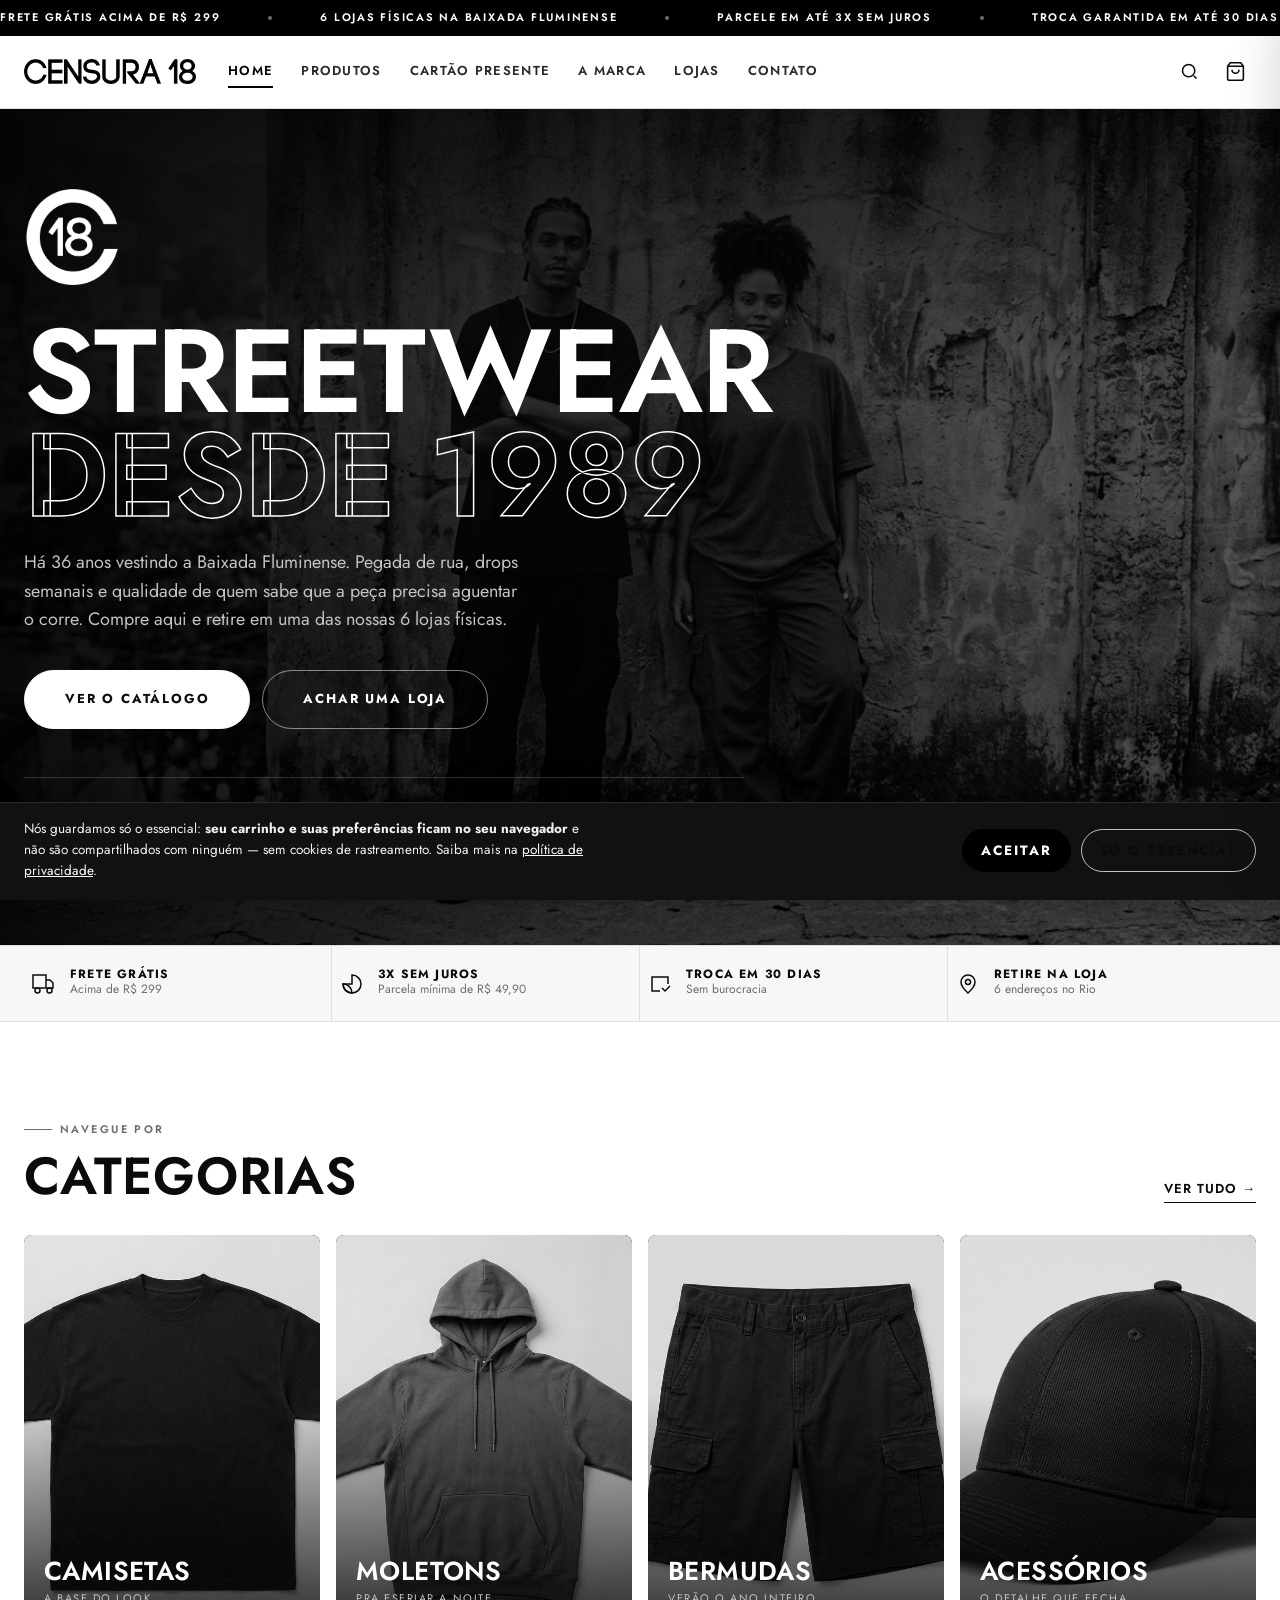
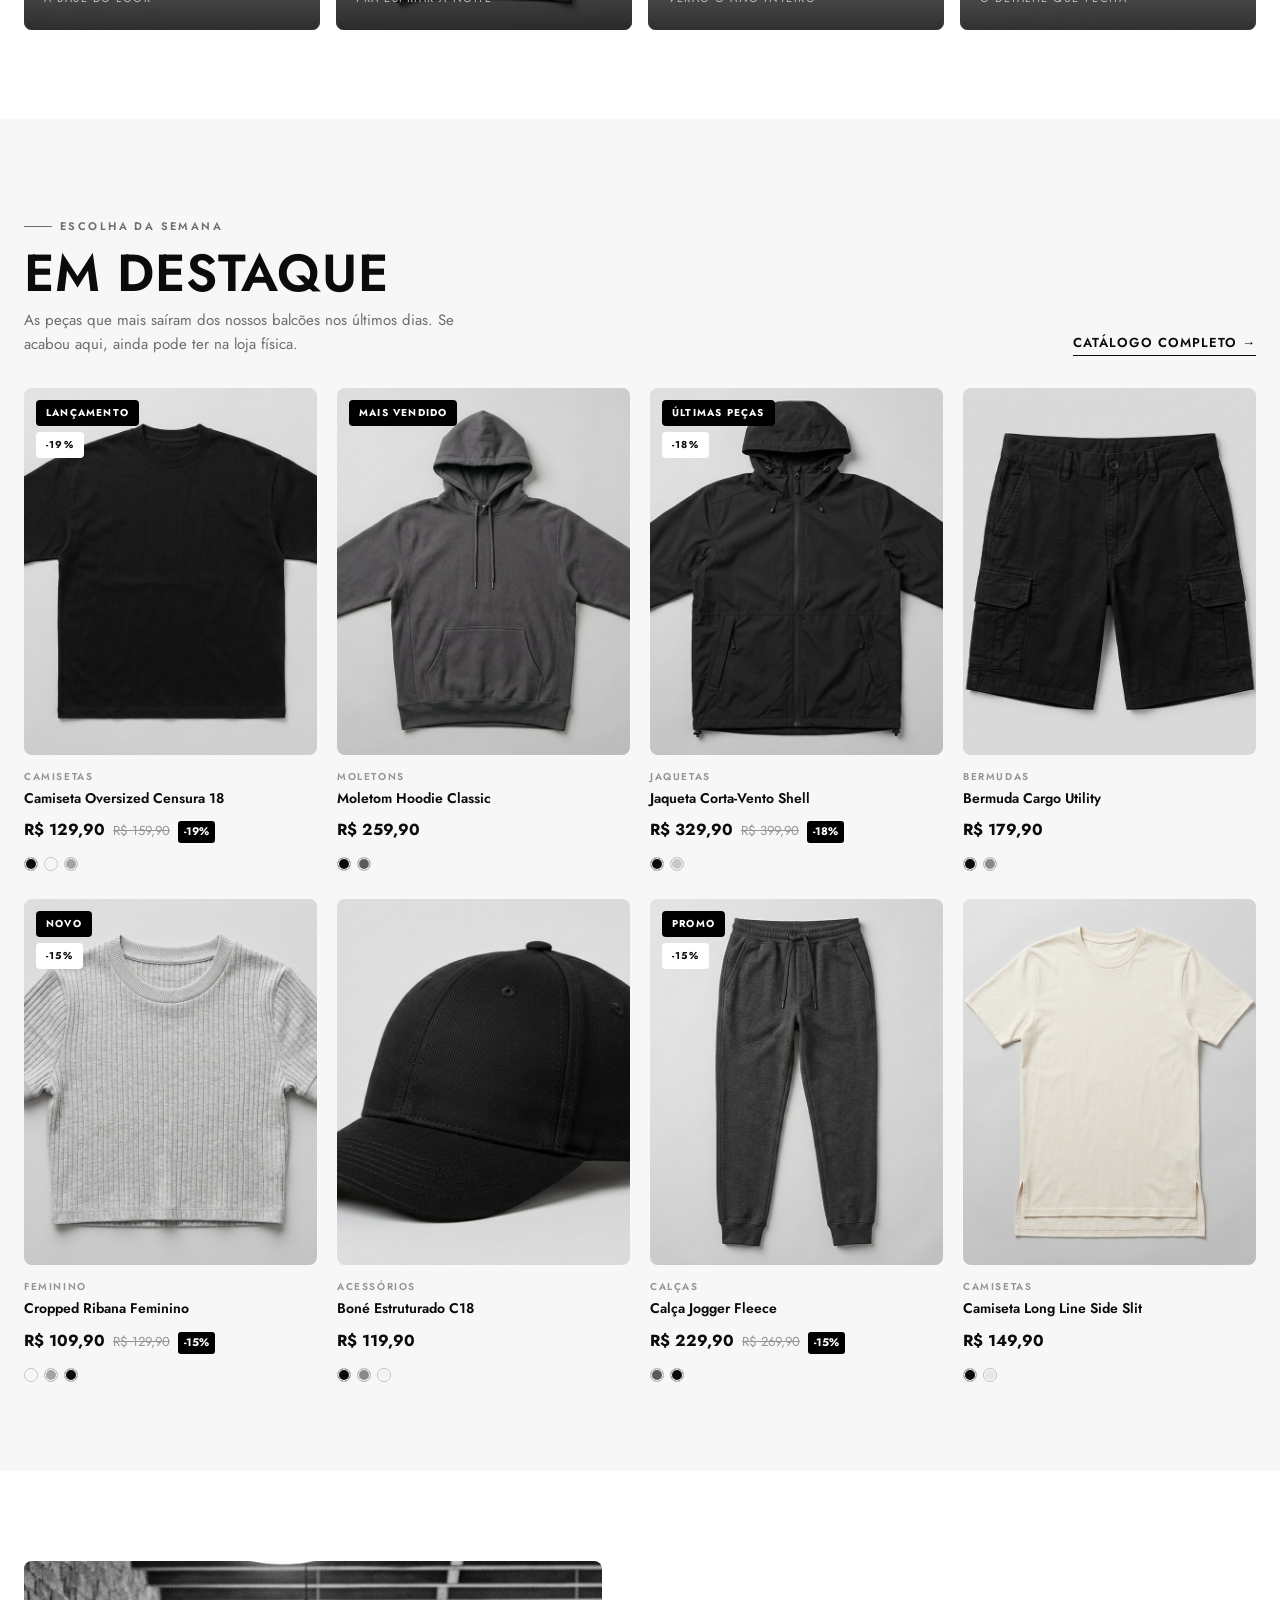
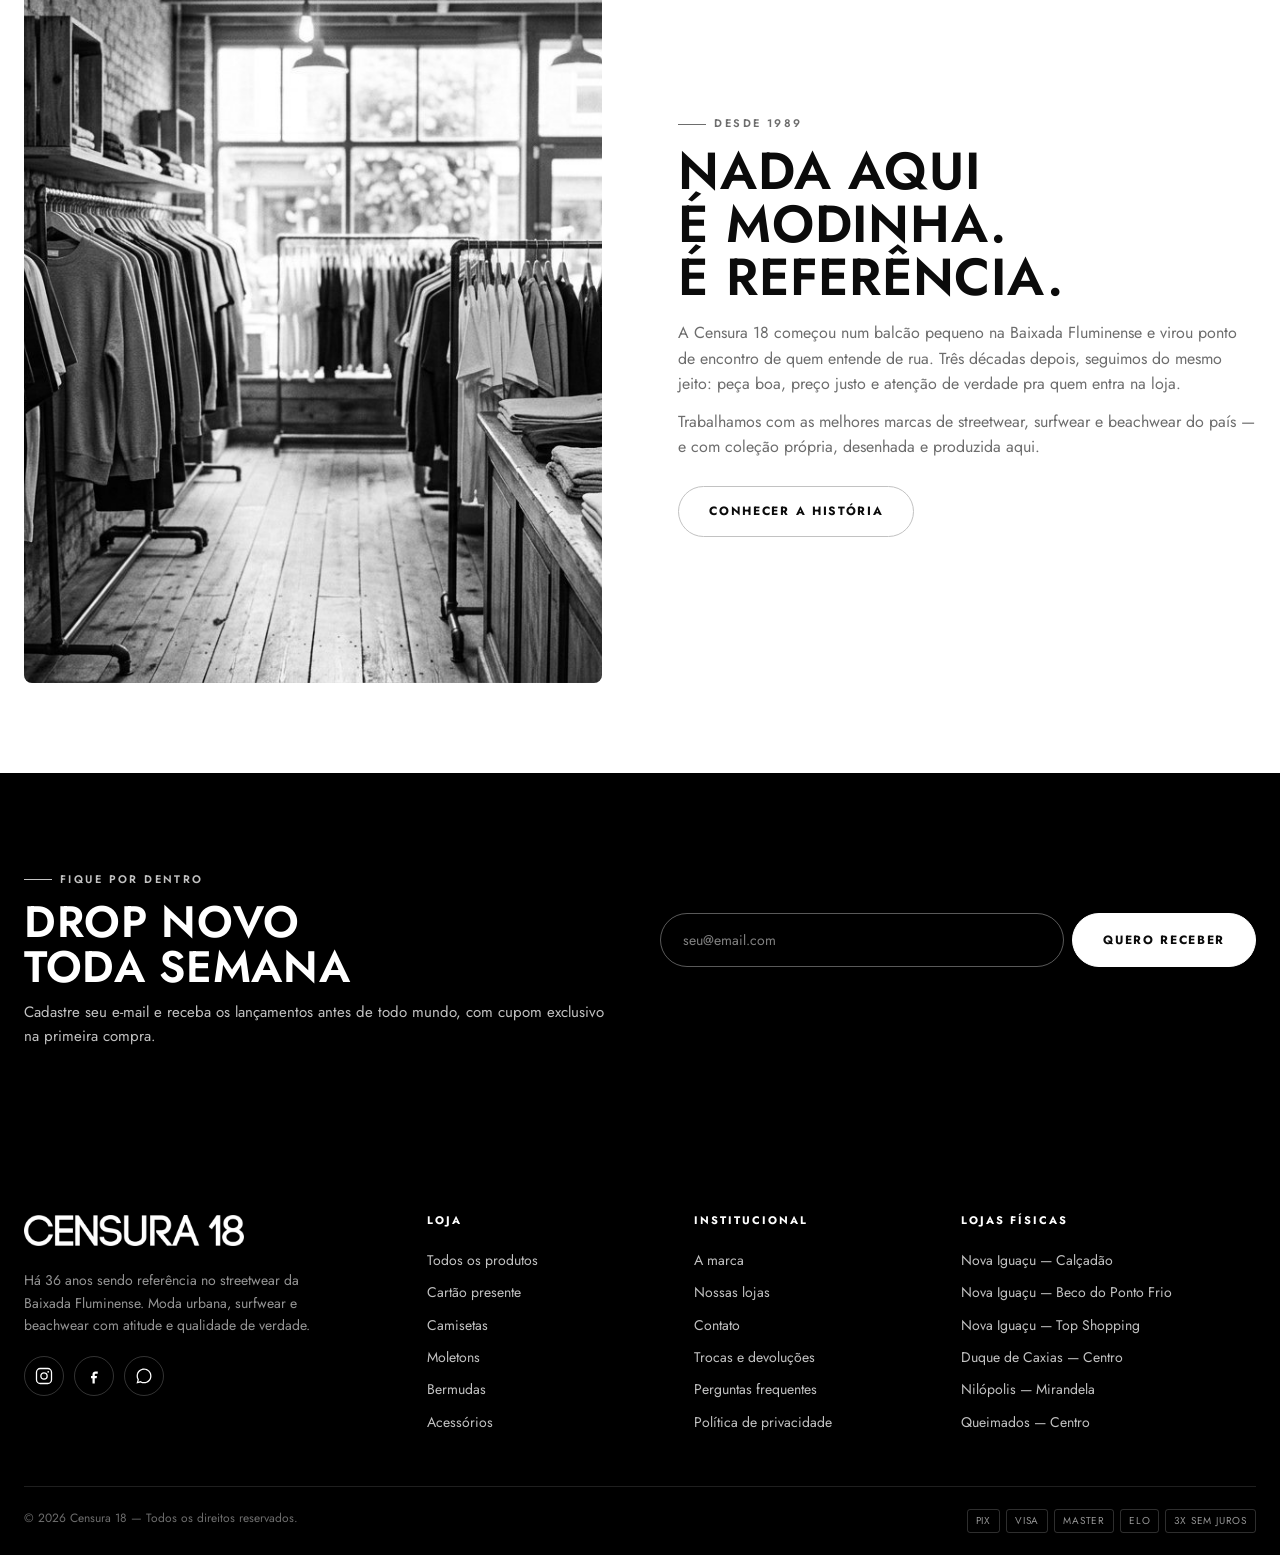
==== index.html @ 7ad93606 "Cupons no painel, parcela mínima de R$ 49,90 e cartão presente até R$ 500 Cupons de desconto (admin/" ====
<!DOCTYPE html>
<html lang="pt-BR">
<head>
<meta charset="UTF-8">
<meta name="viewport" content="width=device-width, initial-scale=1">
<title>Censura 18 — Streetwear desde 1989</title>
<meta name="description" content="Loja online da Censura 18. Há 36 anos sendo referência no streetwear da Baixada Fluminense. Camisetas, moletons, bermudas e acessórios. 6 lojas físicas no Rio de Janeiro.">
<meta name="theme-color" content="#000000">

<meta property="og:type" content="website">
<meta property="og:title" content="Censura 18 — Streetwear desde 1989">
<meta property="og:description" content="Há 36 anos sendo referência na BXD. Compre online e retire em uma das 6 lojas físicas.">
<meta property="og:image" content="assets/img/hero.jpg">

<link rel="preconnect" href="https://fonts.googleapis.com">
<link rel="preconnect" href="https://fonts.gstatic.com" crossorigin>
<link href="https://fonts.googleapis.com/css2?family=Jost:wght@400;500;600;700&display=swap" rel="stylesheet">
<link rel="stylesheet" href="assets/css/style.css">
<link rel="icon" type="image/png" href="assets/img/logos/logo-quadro.png">
<script src="assets/js/ssl.js"></script>
<script src="assets/js/site-config.js"></script>
</head>
<body>

<a class="skip-link" href="#main">Ir para o conteúdo</a>

<!-- ============================ BARRA DE ANÚNCIOS ============================ -->
<div class="announce" aria-hidden="true">
  <div class="announce__track">
    <span class="announce__item">Frete grátis acima de R$ 299</span>
    <span class="announce__item">6 lojas físicas na Baixada Fluminense</span>
    <span class="announce__item">Parcele em até 3x sem juros</span>
    <span class="announce__item">Troca garantida em até 30 dias</span>
    <span class="announce__item">Since 1989</span>
    <span class="announce__item">Frete grátis acima de R$ 299</span>
    <span class="announce__item">6 lojas físicas na Baixada Fluminense</span>
    <span class="announce__item">Parcele em até 3x sem juros</span>
    <span class="announce__item">Troca garantida em até 30 dias</span>
    <span class="announce__item">Since 1989</span>
  </div>
</div>

<!-- ================================ CABEÇALHO ================================ -->
<header class="header">
  <div class="header__inner">

    <a class="brand" href="index.html" aria-label="Censura 18 — página inicial">
      <img src="assets/img/logos/logo_c18.png" alt="Censura 18" class="brand__img"
           onerror="this.classList.add('is-missing')">
      <span class="brand__fallback" aria-hidden="true">
        <span class="bf-word">CENSURA</span><span class="bf-num">18</span>
      </span>
    </a>

    <nav class="nav" aria-label="Navegação principal">
      <a class="nav__link" href="index.html">Home</a>
      <a class="nav__link" href="produtos.html">Produtos</a>
      <a class="nav__link" href="cartao-presente.html">Cartão presente</a>
      <a class="nav__link" href="sobre.html">A marca</a>
      <a class="nav__link" href="lojas.html">Lojas</a>
      <a class="nav__link" href="contato.html">Contato</a>
    </nav>

    <div class="header__actions">
      <form class="search" id="search-form" role="search">
        <label for="search-input" class="visually-hidden">Buscar produtos</label>
        <input class="search__input" id="search-input" type="search"
               placeholder="Buscar…" autocomplete="off">
      </form>

      <button class="icon-btn" data-toggle-search aria-label="Buscar">
        <svg viewBox="0 0 24 24" fill="none" stroke="currentColor" stroke-width="1.8">
          <circle cx="11" cy="11" r="7"/><path d="m20 20-3.2-3.2"/>
        </svg>
      </button>

      <button class="icon-btn" data-open-cart aria-label="Abrir carrinho">
        <svg viewBox="0 0 24 24" fill="none" stroke="currentColor" stroke-width="1.8">
          <path d="M6 2 3 6v14a2 2 0 0 0 2 2h14a2 2 0 0 0 2-2V6l-3-4Z"/>
          <path d="M3 6h18M16 10a4 4 0 0 1-8 0"/>
        </svg>
        <span class="icon-btn__count" data-cart-count>0</span>
      </button>

      <button class="icon-btn burger" data-open-nav aria-label="Abrir menu">
        <svg viewBox="0 0 24 24" fill="none" stroke="currentColor" stroke-width="1.8">
          <path d="M3 6h18M3 12h18M3 18h18"/>
        </svg>
      </button>
    </div>

  </div>
</header>

<!-- =============================== MENU MOBILE =============================== -->
<div class="mobile-nav" id="mobile-nav" aria-hidden="true">
  <div class="mobile-nav__top">
    <a class="brand" href="index.html">
      <img src="assets/img/logos/logo_c18.png" alt="Censura 18" class="brand__img"
           onerror="this.classList.add('is-missing')">
      <span class="brand__fallback">
        <span class="bf-word">CENSURA</span><span class="bf-num">18</span>
      </span>
    </a>
    <button class="icon-btn" data-close-nav aria-label="Fechar menu">
      <svg viewBox="0 0 24 24" fill="none" stroke="currentColor" stroke-width="1.8">
        <path d="M18 6 6 18M6 6l12 12"/>
      </svg>
    </button>
  </div>

  <nav class="mobile-nav__list" aria-label="Navegação mobile">
    <a class="mobile-nav__link" href="index.html">Home</a>
    <a class="mobile-nav__link" href="produtos.html">Produtos</a>
    <a class="mobile-nav__link" href="cartao-presente.html">Cartão presente</a>
    <a class="mobile-nav__link" href="sobre.html">A marca</a>
    <a class="mobile-nav__link" href="lojas.html">Lojas</a>
    <a class="mobile-nav__link" href="contato.html">Contato</a>
  </nav>

  <div class="mobile-nav__footer">
    <strong style="color:#000">Central de atendimento</strong>
    <a href="https://wa.me/5521998653133" target="_blank" rel="noopener">(21) 99865-3133</a>
    <span>marketing@c18.com.br</span>
  </div>
</div>

<main id="main">

  <!-- ================================= HERO ================================= -->
  <section class="hero">
    <div class="hero__media" id="hero-media">
      <img id="hero-img" src="assets/img/hero.jpg" alt="" onerror="this.style.display='none';this.parentElement.classList.add('is-missing')">
    </div>

    <div class="container">
      <div class="hero__inner">
        <div class="hero__logo">
          <span class="brand brand--stacked" style="color:#fff;--bf-fg:#000">
            <img src="assets/img/logos/logo-quadro.png" alt="Censura 18"
                 class="brand__img brand__img--hero"
                 onerror="this.classList.add('is-missing')">
            <span class="brand__fallback">
              <span class="bf-word">CENSURA</span><span class="bf-num">18</span>
            </span>
          </span>
        </div>

        <h1 class="hero__title">
          <span id="hero-title-1">Streetwear</span>
          <span class="outline" id="hero-title-2">desde 1989</span>
        </h1>

        <p class="hero__text" id="hero-text">
          Há 36 anos vestindo a Baixada Fluminense. Pegada de rua, drops
          semanais e qualidade de quem sabe que a peça precisa aguentar o
          corre. Compre aqui e retire em uma das nossas 6 lojas físicas.
        </p>

        <div class="hero__actions">
          <a class="btn btn--light btn--lg" id="hero-cta" href="produtos.html">Ver o catálogo</a>
          <a class="btn btn--outline-light btn--lg" id="hero-cta-2" href="lojas.html">Achar uma loja</a>
        </div>

        <div class="hero__meta">
          <div><strong>36</strong>anos de rua</div>
          <div><strong>6</strong>lojas físicas</div>
          <div><strong>25k</strong>seguidores</div>
          <div><strong>1989</strong>a origem</div>
        </div>
      </div>
    </div>
  </section>

  <!-- ============================ FAIXA DE BENEFÍCIOS ============================ -->
  <section class="perks">
    <div class="container">
      <div class="perks__grid">
        <div class="perk">
          <svg viewBox="0 0 24 24" fill="none" stroke="currentColor" stroke-width="1.5">
            <path d="M1 3h13v13H1zM14 8h4l3 3v5h-7z"/><circle cx="5.5" cy="18.5" r="2.5"/><circle cx="17.5" cy="18.5" r="2.5"/>
          </svg>
          <div><h4>Frete grátis</h4><p>Acima de R$ 299</p></div>
        </div>
        <div class="perk">
          <svg viewBox="0 0 24 24" fill="none" stroke="currentColor" stroke-width="1.5">
            <path d="M3 12a9 9 0 1 0 9-9v9z"/><path d="M3 12a9 9 0 0 0 9 9 9 9 0 0 0-9-9z"/>
          </svg>
          <div><h4>3x sem juros</h4><p>Parcela mínima de R$ 49,90</p></div>
        </div>
        <div class="perk">
          <svg viewBox="0 0 24 24" fill="none" stroke="currentColor" stroke-width="1.5">
            <path d="M20 12V5H4v14h8"/><path d="m14 16 3 3 5-5"/>
          </svg>
          <div><h4>Troca em 30 dias</h4><p>Sem burocracia</p></div>
        </div>
        <div class="perk">
          <svg viewBox="0 0 24 24" fill="none" stroke="currentColor" stroke-width="1.5">
            <path d="M12 21s7-6.3 7-11a7 7 0 1 0-14 0c0 4.7 7 11 7 11z"/><circle cx="12" cy="10" r="2.5"/>
          </svg>
          <div><h4>Retire na loja</h4><p>6 endereços no Rio</p></div>
        </div>
      </div>
    </div>
  </section>

  <!-- ============================== CATEGORIAS ============================== -->
  <section class="section">
    <div class="container">
      <div class="section__head">
        <div>
          <span class="eyebrow">Navegue por</span>
          <h2 class="section__title">Categorias</h2>
        </div>
        <a class="link-arrow" href="produtos.html">Ver tudo →</a>
      </div>

      <div class="cats">
        <a class="cat" href="produtos.html?cat=camisetas">
          <img src="assets/img/produtos/camiseta-oversized.jpg" alt="Camisetas" loading="lazy">
          <span class="cat__label"><h3>Camisetas</h3><span>A base do look</span></span>
        </a>
        <a class="cat" href="produtos.html?cat=moletons">
          <img src="assets/img/produtos/moletom-hoodie.jpg" alt="Moletons" loading="lazy">
          <span class="cat__label"><h3>Moletons</h3><span>Pra esfriar a noite</span></span>
        </a>
        <a class="cat" href="produtos.html?cat=bermudas">
          <img src="assets/img/produtos/bermuda-cargo.jpg" alt="Bermudas" loading="lazy">
          <span class="cat__label"><h3>Bermudas</h3><span>Verão o ano inteiro</span></span>
        </a>
        <a class="cat" href="produtos.html?cat=acessorios">
          <img src="assets/img/produtos/bone-estruturado.jpg" alt="Acessórios" loading="lazy">
          <span class="cat__label"><h3>Acessórios</h3><span>O detalhe que fecha</span></span>
        </a>
      </div>
    </div>
  </section>

  <!-- ============================== DESTAQUES ============================== -->
  <section class="section section--gray">
    <div class="container">
      <div class="section__head">
        <div>
          <span class="eyebrow">Escolha da semana</span>
          <h2 class="section__title">Em destaque</h2>
          <p class="section__sub">As peças que mais saíram dos nossos balcões
          nos últimos dias. Se acabou aqui, ainda pode ter na loja física.</p>
        </div>
        <a class="link-arrow" href="produtos.html">Catálogo completo →</a>
      </div>

      <div class="products" id="featured-grid">
        <!-- preenchido por assets/js/app.js -->
      </div>
    </div>
  </section>

  <!-- ============================ A MARCA (split) ============================ -->
  <section class="section">
    <div class="container">
      <div class="split">
        <div class="split__media">
          <img src="assets/img/sobre.jpg" alt="Interior de uma loja da Censura 18" loading="lazy" onerror="this.style.display='none';this.parentElement.classList.add('is-missing')">
        </div>
        <div>
          <span class="eyebrow">Desde 1989</span>
          <h2 class="section__title">Nada aqui é modinha. É referência.</h2>
          <p style="color:var(--text-muted);margin-top:16px">
            A Censura 18 começou num balcão pequeno na Baixada Fluminense e
            virou ponto de encontro de quem entende de rua. Três décadas
            depois, seguimos do mesmo jeito: peça boa, preço justo e atenção
            de verdade pra quem entra na loja.
          </p>
          <p style="color:var(--text-muted);margin-top:12px">
            Trabalhamos com as melhores marcas de streetwear, surfwear e
            beachwear do país — e com coleção própria, desenhada e produzida
            aqui.
          </p>
          <a class="btn btn--ghost" href="sobre.html" style="margin-top:26px">
            Conhecer a história
          </a>
        </div>
      </div>
    </div>
  </section>

  <!-- ============================== NEWSLETTER ============================== -->
  <section class="section section--dark">
    <div class="container">
      <div class="news">
        <div>
          <span class="eyebrow">Fique por dentro</span>
          <h2>Drop novo toda semana</h2>
          <p>Cadastre seu e-mail e receba os lançamentos antes de todo mundo,
          com cupom exclusivo na primeira compra.</p>
        </div>
        <div>
          <form class="news__form" id="news-form" novalidate>
            <label for="news-email" class="visually-hidden">Seu e-mail</label>
            <input type="email" id="news-email" placeholder="seu@email.com" required>
            <button class="btn btn--light" type="submit">Quero receber</button>
          </form>
          <p class="news__msg" id="news-msg"></p>
        </div>
      </div>
    </div>
  </section>

</main>

<!-- ================================ RODAPÉ ================================ -->
<footer class="footer">
  <div class="container">
    <div class="footer__grid">

      <div class="footer__about">
        <span class="brand" style="color:#fff;--bf-fg:#000">
          <img src="assets/img/logos/logo_c18.png" alt="Censura 18"
               class="brand__img brand__img--footer"
               onerror="this.classList.add('is-missing')">
          <span class="brand__fallback">
            <span class="bf-word">CENSURA</span><span class="bf-num">18</span>
          </span>
        </span>
        <p>Há 36 anos sendo referência no streetwear da Baixada Fluminense.
        Moda urbana, surfwear e beachwear com atitude e qualidade de verdade.</p>
        <div class="socials">
          <a class="social" href="https://www.instagram.com/censura18/" target="_blank" rel="noopener" aria-label="Instagram">
            <svg viewBox="0 0 24 24" fill="none" stroke="currentColor" stroke-width="1.7">
              <rect x="2" y="2" width="20" height="20" rx="5"/><circle cx="12" cy="12" r="4.2"/><circle cx="17.6" cy="6.4" r="1.2" fill="currentColor" stroke="none"/>
            </svg>
          </a>
          <a class="social" href="https://www.facebook.com/censura18/" target="_blank" rel="noopener" aria-label="Facebook">
            <svg viewBox="0 0 24 24" fill="currentColor">
              <path d="M14 9h3V6h-3a4 4 0 0 0-4 4v2H8v3h2v7h3v-7h2.5l.5-3H13v-2a1 1 0 0 1 1-1Z"/>
            </svg>
          </a>
          <a class="social" href="https://wa.me/5521998653133" target="_blank" rel="noopener" aria-label="WhatsApp">
            <svg viewBox="0 0 24 24" fill="currentColor">
              <path d="M12.04 2C6.58 2 2.13 6.45 2.13 11.91c0 1.75.46 3.45 1.32 4.95L2 22l5.3-1.39a9.9 9.9 0 0 0 4.74 1.2h.01c5.46 0 9.91-4.45 9.91-9.91 0-2.65-1.03-5.14-2.9-7.01A9.82 9.82 0 0 0 12.04 2Zm0 18.15h-.01a8.2 8.2 0 0 1-4.19-1.15l-.3-.18-3.12.82.83-3.04-.2-.31a8.16 8.16 0 0 1-1.25-4.38c0-4.54 3.7-8.23 8.24-8.23 2.2 0 4.27.86 5.83 2.41a8.18 8.18 0 0 1 2.41 5.83c0 4.54-3.7 8.23-8.24 8.23Z"/>
            </svg>
          </a>
        </div>
      </div>

      <div>
        <h4>Loja</h4>
        <ul>
          <li><a href="produtos.html">Todos os produtos</a></li>
          <li><a href="cartao-presente.html">Cartão presente</a></li>
          <li><a href="produtos.html?cat=camisetas">Camisetas</a></li>
          <li><a href="produtos.html?cat=moletons">Moletons</a></li>
          <li><a href="produtos.html?cat=bermudas">Bermudas</a></li>
          <li><a href="produtos.html?cat=acessorios">Acessórios</a></li>
        </ul>
      </div>

      <div>
        <h4>Institucional</h4>
        <ul>
          <li><a href="sobre.html">A marca</a></li>
          <li><a href="lojas.html">Nossas lojas</a></li>
          <li><a href="contato.html">Contato</a></li>
          <li><a href="contato.html">Trocas e devoluções</a></li>
          <li><a href="contato.html">Perguntas frequentes</a></li>
          <li><a href="privacidade.html">Política de privacidade</a></li>
        </ul>
      </div>

      <div>
        <h4>Lojas físicas</h4>
        <ul>
          <li>Nova Iguaçu — Calçadão</li>
          <li>Nova Iguaçu — Beco do Ponto Frio</li>
          <li>Nova Iguaçu — Top Shopping</li>
          <li>Duque de Caxias — Centro</li>
          <li>Nilópolis — Mirandela</li>
          <li>Queimados — Centro</li>
        </ul>
      </div>

    </div>

    <div class="footer__bottom">
      <span>© <span data-year>2026</span> Censura 18 — Todos os direitos reservados.</span>
      <span class="payments">
        <span class="pay-pill">Pix</span>
        <span class="pay-pill">Visa</span>
        <span class="pay-pill">Master</span>
        <span class="pay-pill">Elo</span>
        <span class="pay-pill">3x sem juros</span>
      </span>
    </div>
  </div>
</footer>

<!-- ============================= GAVETA DO CARRINHO ============================= -->
<div class="overlay" id="overlay"></div>

<aside class="drawer" id="cart-drawer" aria-hidden="true" aria-label="Carrinho de compras">
  <div class="drawer__head">
    <h2>Seu carrinho</h2>
    <button class="icon-btn drawer__close" data-close-cart aria-label="Fechar carrinho">
      <svg viewBox="0 0 24 24" fill="none" stroke="currentColor" stroke-width="1.8">
        <path d="M18 6 6 18M6 6l12 12"/>
      </svg>
    </button>
  </div>
  <div class="drawer__body" id="cart-body"></div>
  <div class="drawer__foot" id="cart-foot"></div>
</aside>

<!-- ============================== BOTÕES FLUTUANTES ============================== -->
<a class="fab-whats" href="https://wa.me/5521998653133?text=Ol%C3%A1!%20Vim%20pelo%20site%20da%20Censura%2018%20%F0%9F%96%A4"
   target="_blank" rel="noopener" aria-label="Falar no WhatsApp">
  <svg viewBox="0 0 24 24" fill="currentColor">
    <path d="M12.04 2C6.58 2 2.13 6.45 2.13 11.91c0 1.75.46 3.45 1.32 4.95L2 22l5.3-1.39a9.9 9.9 0 0 0 4.74 1.2h.01c5.46 0 9.91-4.45 9.91-9.91 0-2.65-1.03-5.14-2.9-7.01A9.82 9.82 0 0 0 12.04 2Zm0 18.15h-.01a8.2 8.2 0 0 1-4.19-1.15l-.3-.18-3.12.82.83-3.04-.2-.31a8.16 8.16 0 0 1-1.25-4.38c0-4.54 3.7-8.23 8.24-8.23 2.2 0 4.27.86 5.83 2.41a8.18 8.18 0 0 1 2.41 5.83c0 4.54-3.7 8.23-8.24 8.23Z"/>
  </svg>
</a>

<button class="fab-top" aria-label="Voltar ao topo">
  <svg viewBox="0 0 24 24" fill="none" stroke="currentColor" stroke-width="2">
    <path d="M12 19V5M5 12l7-7 7 7"/>
  </svg>
</button>

<script src="assets/js/data.js"></script>
<script src="assets/js/checkout.js"></script>
<script src="assets/js/coupons.js"></script>
<script src="assets/js/gift-card.js"></script>
<script src="assets/js/app.js"></script>
<script src="assets/js/lgpd.js"></script>
</body>
</html>
---- assets/css/style.css ----
/* ==========================================================================
   CENSURA 18 — Loja Online
   Paleta: preto · branco · cinza
   --------------------------------------------------------------------------
   Organização do arquivo
   1.  Tokens (variáveis)
   2.  Reset e base
   3.  Utilitários
   4.  Acessibilidade
   5.  Marca (logo + fallback)
   6.  Barra de anúncios
   7.  Cabeçalho e navegação
   8.  Menu mobile
   9.  Botões
   10. Hero
   11. Faixa de benefícios
   12. Categorias
   13. Produtos (cards, grid, filtros)
   14. Página de produto
   15. Carrinho (gaveta)
   16. Lojas físicas
   17. Sobre
   18. Newsletter
   19. Rodapé
   20. Breadcrumb / paginação / estados vazios
   21. Botão flutuante (WhatsApp + topo)
   22. Responsivo
   ========================================================================== */

/* 1. Tokens ------------------------------------------------------------- */
:root {
  /* Escala monocromática */
  --black: #000000;
  --ink: #0b0b0b;
  --gray-900: #111111;
  --gray-800: #1c1c1c;
  --gray-700: #2b2b2b;
  --gray-600: #3f3f3f;
  --gray-500: #6d6d6d;
  --gray-400: #949494;
  --gray-300: #c2c2c2;
  --gray-200: #dedeDe;
  --gray-100: #f1f1f1;
  --gray-50: #f7f7f7;
  --white: #ffffff;

  /* Identidade editável — o painel de operações (Banners & Paleta)
     substitui esses valores em tempo real via site-config.js.
     Os padrões preservam a marca: preto, branco e cinza. */
  --brand: var(--black);
  --brand-contrast: var(--white);
  --ink-inverse-bg: var(--black);
  --ink-inverse-fg: var(--white);

  /* Semânticos */
  --bg: var(--white);
  --bg-alt: var(--gray-50);
  --bg-inverse: var(--ink-inverse-bg);
  --text: var(--ink);
  --text-muted: var(--gray-500);
  --text-inverse: var(--ink-inverse-fg);
  --line: var(--gray-200);
  --line-strong: var(--gray-300);

  /* Tipografia geométrica baseada nos desenhos oficiais da marca.
     Jost preserva a construção próxima da Futura vista nos PDFs; os arquivos
     originais usam letras convertidas em curvas, não uma fonte incorporada. */
  --font-display: "Jost", Futura, "Century Gothic", Arial, sans-serif;
  --font-body: "Jost", Futura, "Century Gothic", Arial, sans-serif;

  /* Métricas */
  --maxw: 1360px;
  --gutter: 24px;
  --header-h: 72px;
  --radius-sm: 4px;
  --radius: 8px;
  --radius-lg: 16px;
  --radius-pill: 999px;

  /* Sombras */
  --shadow-sm: 0 1px 2px rgba(0, 0, 0, 0.06);
  --shadow: 0 4px 16px rgba(0, 0, 0, 0.08);
  --shadow-lg: 0 18px 48px rgba(0, 0, 0, 0.18);

  /* Movimento */
  --ease: cubic-bezier(0.16, 1, 0.3, 1);
  --dur: 0.28s;
}

/* 2. Reset e base ------------------------------------------------------- */
*,
*::before,
*::after {
  box-sizing: border-box;
}

* {
  margin: 0;
  padding: 0;
}

html {
  -webkit-text-size-adjust: 100%;
  scroll-behavior: smooth;
  scroll-padding-top: calc(var(--header-h) + 24px);
}

body {
  font-family: var(--font-body);
  font-size: 16px;
  line-height: 1.6;
  color: var(--text);
  background: var(--bg);
  -webkit-font-smoothing: antialiased;
  -moz-osx-font-smoothing: grayscale;
  overflow-x: hidden;
}

body.is-locked {
  overflow: hidden;
}

img,
picture,
svg,
video {
  max-width: 100%;
  display: block;
  height: auto;
}

button,
input,
select,
textarea {
  font: inherit;
  color: inherit;
}

button {
  background: none;
  border: 0;
  cursor: pointer;
}

a {
  color: inherit;
  text-decoration: none;
}

ul,
ol {
  list-style: none;
}

h1,
h2,
h3,
h4 {
  font-family: var(--font-display);
  font-weight: 600;
  line-height: 1.02;
  letter-spacing: 0.015em;
  text-transform: uppercase;
  text-wrap: balance;
}

:focus-visible {
  outline: 2px solid var(--brand);
  outline-offset: 3px;
  border-radius: 2px;
}

::selection {
  background: var(--brand);
  color: var(--brand-contrast);
}

/* 3. Utilitários -------------------------------------------------------- */
.container {
  width: 100%;
  max-width: var(--maxw);
  margin-inline: auto;
  padding-inline: var(--gutter);
}

.section {
  padding-block: clamp(48px, 7vw, 96px);
}

.section--tight {
  padding-block: clamp(32px, 4vw, 56px);
}

.section--dark {
  background: var(--bg-inverse);
  color: var(--text-inverse);
}

.section--gray {
  background: var(--bg-alt);
}

.section__head {
  display: flex;
  align-items: flex-end;
  justify-content: space-between;
  gap: 24px;
  margin-bottom: 32px;
  flex-wrap: wrap;
}

.section__title {
  font-size: clamp(30px, 5vw, 52px);
}

.section__sub {
  color: var(--text-muted);
  max-width: 52ch;
  margin-top: 8px;
  font-size: 15px;
}

.section--dark .section__sub {
  color: var(--gray-300);
}

.eyebrow {
  display: inline-flex;
  align-items: center;
  gap: 8px;
  font-size: 11px;
  font-weight: 600;
  letter-spacing: 0.22em;
  text-transform: uppercase;
  color: var(--gray-500);
  margin-bottom: 12px;
}

.eyebrow::before {
  content: "";
  width: 28px;
  height: 1px;
  background: currentColor;
}

.section--dark .eyebrow {
  color: var(--gray-300);
}

.link-arrow {
  display: inline-flex;
  align-items: center;
  gap: 8px;
  font-size: 13px;
  font-weight: 600;
  letter-spacing: 0.08em;
  text-transform: uppercase;
  border-bottom: 1px solid currentColor;
  padding-bottom: 2px;
  transition: gap var(--dur) var(--ease);
}

.link-arrow:hover {
  gap: 14px;
}

.text-muted {
  color: var(--text-muted);
}

.mono {
  font-variant-numeric: tabular-nums;
}

/* 4. Acessibilidade ----------------------------------------------------- */
.visually-hidden {
  position: absolute !important;
  width: 1px;
  height: 1px;
  padding: 0;
  margin: -1px;
  overflow: hidden;
  clip: rect(0 0 0 0);
  white-space: nowrap;
  border: 0;
}

.skip-link {
  position: absolute;
  top: -100px;
  left: 16px;
  z-index: 999;
  background: var(--brand);
  color: var(--brand-contrast);
  padding: 12px 20px;
  font-size: 14px;
  font-weight: 600;
  transition: top var(--dur) var(--ease);
}

.skip-link:focus {
  top: 16px;
}

/* 5. Marca (logo + fallback) -------------------------------------------- */
.brand {
  display: inline-flex;
  align-items: center;
  gap: 10px;
  flex-shrink: 0;
}

.brand__img {
  width: 172px;
  height: auto;
  max-height: 34px;
  object-fit: contain;
}

.brand__img--footer {
  width: 220px;
  max-height: 40px;
  filter: invert(1);
}

.brand__img--hero {
  width: clamp(64px, 9vw, 96px);
  max-height: none;
  filter: invert(1);
}

/* Fallback tipográfico: aparece só se a imagem não carregar */
.brand__fallback {
  /* cor do texto dentro do bloco "18" — inverta em fundos escuros */
  --bf-fg: var(--white);
  display: none;
  align-items: baseline;
  gap: 6px;
  font-size: 26px;
  font-family: var(--font-display);
  text-transform: uppercase;
  letter-spacing: 0.02em;
  line-height: 1;
  color: currentColor;
}

.brand__fallback .bf-word {
  font-size: 1em;
}

.brand__fallback .bf-num {
  position: relative;
  font-size: 1em;
  background: currentColor;
  color: var(--bf-fg);
  padding: 0 6px;
  border-radius: 3px;
}

/* tarja de "censura" cortando o número */
.brand__fallback .bf-num::after {
  content: "";
  position: absolute;
  left: -3px;
  right: -3px;
  top: 50%;
  height: 3px;
  background: var(--bf-fg);
  transform: translateY(-50%) rotate(-8deg);
}

.brand__fallback .bf-since {
  display: block;
  font-family: var(--font-body);
  font-size: 8px;
  font-weight: 600;
  letter-spacing: 0.3em;
  color: var(--gray-400);
  margin-top: 2px;
}

.brand__img.is-missing {
  display: none;
}

.brand__img.is-missing + .brand__fallback {
  display: inline-flex;
}

.brand--stacked .brand__fallback {
  flex-direction: column;
  align-items: flex-start;
}

/* Wordmark grande do hero (quando não há arquivo de logo) */
.hero__logo .brand__fallback {
  font-size: clamp(44px, 7vw, 76px);
  gap: 10px;
}

.hero__logo .brand__fallback .bf-num {
  padding: 0 0.16em;
  border-radius: 0.1em;
}

/* 6. Barra de anúncios -------------------------------------------------- */
.announce {
  background: var(--brand);
  color: var(--brand-contrast);
  font-size: 11px;
  letter-spacing: 0.16em;
  text-transform: uppercase;
  font-weight: 600;
  overflow: hidden;
  position: relative;
  z-index: 60;
}

.announce__track {
  display: flex;
  gap: 48px;
  padding: 9px 0;
  white-space: nowrap;
  width: max-content;
  animation: marquee 32s linear infinite;
}

.announce:hover .announce__track {
  animation-play-state: paused;
}

.announce__item {
  display: inline-flex;
  align-items: center;
  gap: 48px;
}

.announce__item::after {
  content: "";
  width: 4px;
  height: 4px;
  background: var(--gray-500);
  border-radius: 50%;
}

@keyframes marquee {
  from {
    transform: translateX(0);
  }
  to {
    transform: translateX(-50%);
  }
}

/* 7. Cabeçalho e navegação --------------------------------------------- */
.header {
  position: sticky;
  top: 0;
  z-index: 50;
  background: var(--white);
  border-bottom: 1px solid var(--line);
  transition: box-shadow var(--dur) var(--ease);
}

.header.is-stuck {
  box-shadow: var(--shadow-sm);
}

.header__inner {
  height: var(--header-h);
  display: flex;
  align-items: center;
  gap: 24px;
  max-width: var(--maxw);
  margin-inline: auto;
  padding-inline: var(--gutter);
}

.nav {
  display: flex;
  align-items: center;
  gap: 28px;
  margin-left: 8px;
}

.nav__link {
  position: relative;
  font-size: 13px;
  font-weight: 600;
  letter-spacing: 0.1em;
  text-transform: uppercase;
  padding: 6px 0;
  color: var(--gray-700);
  transition: color var(--dur) var(--ease);
}

.nav__link::after {
  content: "";
  position: absolute;
  left: 0;
  bottom: 0;
  width: 0;
  height: 2px;
  background: var(--brand);
  transition: width var(--dur) var(--ease);
}

.nav__link:hover {
  color: var(--brand);
}

.nav__link:hover::after,
.nav__link.is-active::after {
  width: 100%;
}

.nav__link.is-active {
  color: var(--brand);
}

.header__actions {
  display: flex;
  align-items: center;
  gap: 4px;
  margin-left: auto;
}

.icon-btn {
  position: relative;
  width: 42px;
  height: 42px;
  display: inline-grid;
  place-items: center;
  border-radius: var(--radius-pill);
  color: var(--ink);
  transition: background var(--dur) var(--ease);
}

.icon-btn:hover {
  background: var(--gray-100);
}

.icon-btn svg {
  width: 21px;
  height: 21px;
}

.icon-btn__count {
  position: absolute;
  top: 4px;
  right: 2px;
  min-width: 18px;
  height: 18px;
  padding: 0 5px;
  background: var(--brand);
  color: var(--brand-contrast);
  font-size: 10px;
  font-weight: 700;
  border-radius: var(--radius-pill);
  display: grid;
  place-items: center;
  transform: scale(0);
  transition: transform var(--dur) var(--ease);
}

.icon-btn__count.is-visible {
  transform: scale(1);
}

/* Busca */
.search {
  position: relative;
  display: flex;
  align-items: center;
}

.search__input {
  width: 0;
  opacity: 0;
  border: 0;
  border-bottom: 1px solid var(--line-strong);
  background: transparent;
  padding: 6px 0;
  font-size: 14px;
  transition: width var(--dur) var(--ease), opacity var(--dur) var(--ease);
  pointer-events: none;
}

.search.is-open .search__input {
  width: 190px;
  opacity: 1;
  pointer-events: auto;
}

.search__input:focus {
  outline: none;
  border-color: var(--brand);
}

.burger {
  display: none;
}

/* 8. Menu mobile -------------------------------------------------------- */
.mobile-nav {
  position: fixed;
  inset: 0;
  z-index: 80;
  background: var(--white);
  transform: translateX(100%);
  transition: transform 0.36s var(--ease);
  display: flex;
  flex-direction: column;
  padding: 20px var(--gutter) 40px;
  overflow-y: auto;
}

.mobile-nav.is-open {
  transform: translateX(0);
}

.mobile-nav__top {
  display: flex;
  align-items: center;
  justify-content: space-between;
  margin-bottom: 32px;
}

.mobile-nav__list {
  display: flex;
  flex-direction: column;
  border-top: 1px solid var(--line);
}

.mobile-nav__link {
  font-family: var(--font-display);
  font-size: 34px;
  text-transform: uppercase;
  padding: 16px 0;
  border-bottom: 1px solid var(--line);
}

.mobile-nav__footer {
  margin-top: auto;
  padding-top: 32px;
  display: grid;
  gap: 8px;
  color: var(--text-muted);
  font-size: 14px;
}

/* 9. Botões ------------------------------------------------------------- */
.btn {
  --btn-bg: var(--brand);
  --btn-fg: var(--brand-contrast);
  --btn-bd: var(--brand);
  display: inline-flex;
  align-items: center;
  justify-content: center;
  gap: 10px;
  padding: 15px 30px;
  background: var(--btn-bg);
  color: var(--btn-fg);
  border: 1px solid var(--btn-bd);
  border-radius: var(--radius-pill);
  font-size: 12px;
  font-weight: 700;
  letter-spacing: 0.14em;
  text-transform: uppercase;
  cursor: pointer;
  transition: transform var(--dur) var(--ease), background var(--dur) var(--ease),
    color var(--dur) var(--ease), box-shadow var(--dur) var(--ease);
  white-space: nowrap;
}

.btn:hover {
  transform: translateY(-2px);
  box-shadow: var(--shadow);
}

.btn:active {
  transform: translateY(0);
}

.btn--ghost {
  --btn-bg: transparent;
  --btn-fg: var(--ink);
  --btn-bd: var(--gray-300);
}

.btn--ghost:hover {
  --btn-bd: var(--brand);
  --btn-bg: var(--brand);
  --btn-fg: var(--brand-contrast);
}

.btn--light {
  --btn-bg: var(--white);
  --btn-fg: var(--ink);
  --btn-bd: var(--white);
}

.btn--outline-light {
  --btn-bg: transparent;
  --btn-fg: var(--white);
  --btn-bd: rgba(255, 255, 255, 0.5);
}

.btn--outline-light:hover {
  --btn-bg: var(--white);
  --btn-fg: var(--ink);
  --btn-bd: var(--white);
}

.btn--block {
  width: 100%;
}

.btn--lg {
  padding: 18px 40px;
  font-size: 13px;
}

.btn[disabled] {
  opacity: 0.4;
  pointer-events: none;
}

.btn svg {
  width: 18px;
  height: 18px;
}

/* 10. Hero -------------------------------------------------------------- */
.hero {
  position: relative;
  min-height: min(88vh, 760px);
  display: grid;
  align-items: center;
  background: var(--ink-inverse-bg);
  color: var(--ink-inverse-fg);
  overflow: hidden;
  isolation: isolate;
}

.hero__media {
  position: absolute;
  inset: 0;
  z-index: -2;
  /* fundo que aparece se a foto ainda não existir */
  background: radial-gradient(
      120% 90% at 15% 20%,
      #2b2b2b 0%,
      #111111 45%,
      #000000 100%
    );
}

.hero__media img {
  width: 100%;
  height: 100%;
  object-fit: cover;
  object-position: center 25%;
  filter: grayscale(1) contrast(1.05);
  opacity: 0.55;
}

.hero::after {
  content: "";
  position: absolute;
  inset: 0;
  z-index: -1;
  background: linear-gradient(
      90deg,
      color-mix(in srgb, var(--ink-inverse-bg) 92%, transparent) 0%,
      color-mix(in srgb, var(--ink-inverse-bg) 55%, transparent) 45%,
      color-mix(in srgb, var(--ink-inverse-bg) 25%, transparent) 100%
    ),
    linear-gradient(
      180deg,
      color-mix(in srgb, var(--ink-inverse-bg) 60%, transparent) 0%,
      transparent 30%
    );
}

.hero__inner {
  padding-block: 80px;
  max-width: 720px;
}

.hero__logo {
  margin-bottom: 28px;
}

.hero__title {
  font-size: clamp(48px, 10vw, 118px);
  line-height: 0.88;
  letter-spacing: -0.01em;
}

.hero__title span {
  display: block;
}

.hero__title .outline {
  -webkit-text-stroke: 1.5px var(--ink-inverse-fg);
  color: transparent;
}

.hero__text {
  margin-top: 20px;
  font-size: clamp(15px, 1.6vw, 18px);
  color: var(--gray-300);
  max-width: 46ch;
}

.hero__actions {
  display: flex;
  gap: 12px;
  margin-top: 36px;
  flex-wrap: wrap;
}

.hero__meta {
  display: flex;
  gap: 32px;
  margin-top: 48px;
  flex-wrap: wrap;
  padding-top: 24px;
  border-top: 1px solid rgba(255, 255, 255, 0.18);
}

.hero__meta div {
  font-size: 12px;
  letter-spacing: 0.12em;
  text-transform: uppercase;
  color: var(--gray-400);
}

.hero__meta strong {
  display: block;
  font-family: var(--font-display);
  font-size: 26px;
  letter-spacing: 0.02em;
  color: var(--white);
  margin-bottom: 2px;
}

/* 11. Faixa de benefícios ---------------------------------------------- */
.perks {
  border-block: 1px solid var(--line);
  background: var(--bg-alt);
}

.perks__grid {
  display: grid;
  grid-template-columns: repeat(4, 1fr);
}

.perk {
  display: flex;
  align-items: center;
  gap: 14px;
  padding: 22px 8px;
  border-right: 1px solid var(--line);
}

.perk:last-child {
  border-right: 0;
}

.perk svg {
  width: 24px;
  height: 24px;
  color: var(--ink);
  flex-shrink: 0;
}

.perk h4 {
  font-family: var(--font-body);
  font-size: 12px;
  font-weight: 700;
  letter-spacing: 0.1em;
  text-transform: uppercase;
}

.perk p {
  font-size: 12px;
  color: var(--text-muted);
}

/* 12. Categorias ------------------------------------------------------- */
.cats {
  display: grid;
  grid-template-columns: repeat(4, 1fr);
  gap: 16px;
}

.cat {
  position: relative;
  display: block;
  aspect-ratio: 3 / 4;
  overflow: hidden;
  background: var(--gray-900);
  border-radius: var(--radius);
  isolation: isolate;
}

.cat img {
  width: 100%;
  height: 100%;
  object-fit: cover;
  filter: grayscale(1);
  transition: transform 0.6s var(--ease), filter 0.6s var(--ease);
}

.cat::after {
  content: "";
  position: absolute;
  inset: 0;
  background: linear-gradient(
    180deg,
    rgba(0, 0, 0, 0) 40%,
    rgba(0, 0, 0, 0.78) 100%
  );
  z-index: 1;
}

.cat:hover img {
  transform: scale(1.06);
  filter: grayscale(0.15);
}

.cat__label {
  position: absolute;
  z-index: 2;
  left: 20px;
  right: 20px;
  bottom: 20px;
  color: var(--white);
}

.cat__label h3 {
  font-size: 26px;
}

.cat__label span {
  font-size: 11px;
  letter-spacing: 0.14em;
  text-transform: uppercase;
  color: var(--gray-300);
}

/* 13. Produtos --------------------------------------------------------- */
.filters {
  display: flex;
  align-items: center;
  gap: 10px;
  flex-wrap: wrap;
  padding-bottom: 20px;
  margin-bottom: 28px;
  border-bottom: 1px solid var(--line);
}

.chip {
  padding: 9px 18px;
  border: 1px solid var(--line-strong);
  border-radius: var(--radius-pill);
  font-size: 12px;
  font-weight: 600;
  letter-spacing: 0.06em;
  text-transform: uppercase;
  color: var(--gray-600);
  transition: all var(--dur) var(--ease);
}

.chip:hover {
  border-color: var(--brand);
  color: var(--brand);
}

.chip.is-active {
  background: var(--brand);
  border-color: var(--brand);
  color: var(--brand-contrast);
}

.filters__right {
  margin-left: auto;
  display: flex;
  align-items: center;
  gap: 12px;
}

.select {
  appearance: none;
  border: 1px solid var(--line-strong);
  border-radius: var(--radius-pill);
  padding: 9px 34px 9px 16px;
  font-size: 12px;
  font-weight: 600;
  text-transform: uppercase;
  letter-spacing: 0.06em;
  background-image: url("data:image/svg+xml,%3Csvg xmlns='http://www.w3.org/2000/svg' width='12' height='8' viewBox='0 0 12 8'%3E%3Cpath fill='%23000' d='M1 1l5 5 5-5'/%3E%3C/svg%3E");
  background-repeat: no-repeat;
  background-position: right 14px center;
  cursor: pointer;
}

.products {
  display: grid;
  grid-template-columns: repeat(4, 1fr);
  gap: 28px 20px;
}

.results-info {
  font-size: 13px;
  color: var(--text-muted);
  margin-bottom: 20px;
}

.card {
  position: relative;
  display: flex;
  flex-direction: column;
  group: product;
}

.card__media {
  position: relative;
  aspect-ratio: 4 / 5;
  overflow: hidden;
  background: var(--gray-100);
  border-radius: var(--radius);
}

.card__img {
  width: 100%;
  height: 100%;
  object-fit: cover;
  filter: grayscale(0.15);
  transition: transform 0.55s var(--ease), filter 0.55s var(--ease);
}

.card:hover .card__img {
  transform: scale(1.05);
  filter: grayscale(0);
}

.card__img--alt {
  position: absolute;
  inset: 0;
  opacity: 0;
  transition: transform 0.55s var(--ease), filter 0.55s var(--ease),
    opacity 0.4s var(--ease);
}

.card:hover .card__img--alt {
  opacity: 1;
}

.card__badges {
  position: absolute;
  top: 12px;
  left: 12px;
  display: flex;
  flex-direction: column;
  gap: 6px;
  align-items: flex-start;
  z-index: 2;
}

.badge {
  background: var(--brand);
  color: var(--brand-contrast);
  font-size: 10px;
  font-weight: 700;
  letter-spacing: 0.12em;
  text-transform: uppercase;
  padding: 5px 10px;
  border-radius: var(--radius-sm);
}

.badge--light {
  background: var(--white);
  color: var(--ink);
  border: 1px solid var(--brand);
}

.badge--sale {
  background: var(--white);
  color: var(--ink);
}

.card__quick {
  position: absolute;
  left: 12px;
  right: 12px;
  bottom: 12px;
  z-index: 2;
  transform: translateY(calc(100% + 12px));
  opacity: 0;
  transition: transform 0.36s var(--ease), opacity 0.36s var(--ease);
}

.card:hover .card__quick,
.card:focus-within .card__quick {
  transform: translateY(0);
  opacity: 1;
}

.card__body {
  padding-top: 14px;
  display: flex;
  flex-direction: column;
  gap: 4px;
  flex: 1;
}

.card__cat {
  font-size: 10px;
  font-weight: 600;
  letter-spacing: 0.16em;
  text-transform: uppercase;
  color: var(--gray-400);
}

.card__name {
  font-family: var(--font-body);
  font-size: 14px;
  font-weight: 600;
  color: var(--ink);
  text-transform: none;
  letter-spacing: 0;
  line-height: 1.35;
}

.card__name:hover {
  text-decoration: underline;
  text-underline-offset: 3px;
}

.card__price {
  margin-top: 6px;
  display: flex;
  align-items: baseline;
  gap: 8px;
  flex-wrap: wrap;
}

.card__price .now {
  font-size: 16px;
  font-weight: 700;
}

.card__price .was {
  font-size: 13px;
  color: var(--gray-400);
  text-decoration: line-through;
}

.card__price .off {
  font-size: 11px;
  font-weight: 700;
  color: var(--brand-contrast);
  background: var(--brand);
  padding: 2px 6px;
  border-radius: 3px;
}

.card__swatches {
  display: flex;
  gap: 6px;
  margin-top: 10px;
}

.swatch {
  width: 14px;
  height: 14px;
  border-radius: 50%;
  border: 1px solid var(--line-strong);
  box-shadow: inset 0 0 0 1px var(--white);
}

/* 14. Página de produto ------------------------------------------------- */
.pdp {
  display: grid;
  grid-template-columns: 1.15fr 1fr;
  gap: clamp(32px, 5vw, 72px);
  align-items: start;
}

.gallery {
  display: grid;
  gap: 12px;
}

.gallery__main {
  position: relative;
  aspect-ratio: 4 / 5;
  overflow: hidden;
  border-radius: var(--radius);
  background: var(--gray-100);
}

.gallery__main img {
  width: 100%;
  height: 100%;
  object-fit: cover;
  filter: grayscale(0.1);
}

.gallery__thumbs {
  display: grid;
  grid-template-columns: repeat(4, 1fr);
  gap: 12px;
}

.thumb {
  aspect-ratio: 1;
  overflow: hidden;
  border-radius: var(--radius-sm);
  border: 1px solid var(--line);
  background: var(--gray-100);
  transition: border-color var(--dur) var(--ease);
}

.thumb img {
  width: 100%;
  height: 100%;
  object-fit: cover;
}

.thumb.is-active,
.thumb:hover {
  border-color: var(--brand);
}

.pdp__info {
  position: sticky;
  top: calc(var(--header-h) + 24px);
}

.pdp__title {
  font-size: clamp(30px, 3.6vw, 46px);
  margin-block: 10px 12px;
}

.pdp__price {
  display: flex;
  align-items: baseline;
  gap: 12px;
  flex-wrap: wrap;
  padding-bottom: 20px;
  border-bottom: 1px solid var(--line);
}

.pdp__price .now {
  font-family: var(--font-display);
  font-size: 34px;
}

.pdp__price .was {
  color: var(--gray-400);
  text-decoration: line-through;
}

.pdp__price .pix {
  font-size: 12px;
  color: var(--gray-500);
}

.pdp__desc {
  margin-block: 20px;
  color: var(--gray-600);
  font-size: 15px;
}

.opt {
  margin-bottom: 22px;
}

.opt__head {
  display: flex;
  align-items: center;
  justify-content: space-between;
  margin-bottom: 10px;
  font-size: 11px;
  font-weight: 700;
  letter-spacing: 0.14em;
  text-transform: uppercase;
}

.opt__head .val {
  color: var(--gray-500);
  font-weight: 600;
  letter-spacing: 0.06em;
}

.opt__row {
  display: flex;
  gap: 8px;
  flex-wrap: wrap;
}

.size-btn {
  min-width: 52px;
  height: 46px;
  padding-inline: 12px;
  border: 1px solid var(--line-strong);
  border-radius: var(--radius-sm);
  font-size: 13px;
  font-weight: 600;
  transition: all var(--dur) var(--ease);
  position: relative;
}

.size-btn:hover:not([disabled]) {
  border-color: var(--brand);
}

.size-btn.is-active {
  background: var(--brand);
  border-color: var(--brand);
  color: var(--brand-contrast);
}

.size-btn[disabled] {
  color: var(--gray-300);
  border-style: dashed;
  cursor: not-allowed;
  text-decoration: line-through;
}

.color-btn {
  width: 38px;
  height: 38px;
  border-radius: 50%;
  border: 1px solid var(--line-strong);
  box-shadow: inset 0 0 0 2px var(--white);
  transition: transform var(--dur) var(--ease), box-shadow var(--dur) var(--ease);
}

.color-btn.is-active {
  transform: scale(1.08);
  box-shadow: inset 0 0 0 2px var(--white), 0 0 0 1.5px var(--brand);
}

.qty {
  display: inline-flex;
  align-items: center;
  border: 1px solid var(--line-strong);
  border-radius: var(--radius-pill);
  overflow: hidden;
}

.qty button {
  width: 44px;
  height: 48px;
  display: grid;
  place-items: center;
  font-size: 18px;
  transition: background var(--dur) var(--ease);
}

.qty button:hover {
  background: var(--gray-100);
}

.qty span {
  min-width: 34px;
  text-align: center;
  font-weight: 600;
}

.pdp__cta {
  display: flex;
  gap: 10px;
  margin-bottom: 14px;
}

.pdp__cta .btn {
  flex: 1;
}

.pdp__extra {
  border-top: 1px solid var(--line);
  margin-top: 26px;
}

.acc {
  border-bottom: 1px solid var(--line);
}

.acc__btn {
  width: 100%;
  display: flex;
  align-items: center;
  justify-content: space-between;
  gap: 16px;
  padding: 16px 0;
  font-size: 12px;
  font-weight: 700;
  letter-spacing: 0.1em;
  text-transform: uppercase;
  text-align: left;
}

.acc__btn svg {
  width: 16px;
  height: 16px;
  transition: transform var(--dur) var(--ease);
  flex-shrink: 0;
}

.acc.is-open .acc__btn svg {
  transform: rotate(45deg);
}

.acc__panel {
  display: grid;
  grid-template-rows: 0fr;
  transition: grid-template-rows var(--dur) var(--ease);
}

.acc.is-open .acc__panel {
  grid-template-rows: 1fr;
}

.acc__panel > div {
  overflow: hidden;
}

.acc__panel p,
.acc__panel ul {
  padding-bottom: 16px;
  font-size: 14px;
  color: var(--gray-600);
}

.acc__panel li {
  padding: 3px 0;
}

/* 15. Carrinho (gaveta) ------------------------------------------------- */
.overlay {
  position: fixed;
  inset: 0;
  background: rgba(0, 0, 0, 0.55);
  backdrop-filter: blur(2px);
  opacity: 0;
  visibility: hidden;
  transition: opacity var(--dur) var(--ease), visibility var(--dur) var(--ease);
  z-index: 90;
}

.overlay.is-open {
  opacity: 1;
  visibility: visible;
}

.drawer {
  position: fixed;
  top: 0;
  right: 0;
  bottom: 0;
  width: min(430px, 100vw);
  background: var(--white);
  z-index: 100;
  display: flex;
  flex-direction: column;
  transform: translateX(100%);
  transition: transform 0.4s var(--ease);
  box-shadow: var(--shadow-lg);
}

.drawer.is-open {
  transform: translateX(0);
}

.drawer__head {
  display: flex;
  align-items: center;
  justify-content: space-between;
  padding: 20px 22px;
  border-bottom: 1px solid var(--line);
}

.drawer__head h2 {
  font-size: 20px;
}

.drawer__body {
  flex: 1;
  overflow-y: auto;
  padding: 18px 22px;
}

.drawer__empty {
  text-align: center;
  padding: 56px 10px;
  color: var(--text-muted);
}

.drawer__empty svg {
  width: 46px;
  height: 46px;
  margin: 0 auto 16px;
  color: var(--gray-300);
}

.cart-item {
  display: grid;
  grid-template-columns: 84px 1fr;
  gap: 14px;
  padding-block: 16px;
  border-bottom: 1px solid var(--line);
}

.cart-item__media {
  aspect-ratio: 4 / 5;
  overflow: hidden;
  border-radius: var(--radius-sm);
  background: var(--gray-100);
}

.cart-item__media img {
  width: 100%;
  height: 100%;
  object-fit: cover;
}

.cart-item__name {
  font-size: 14px;
  font-weight: 600;
  line-height: 1.35;
}

.cart-item__meta {
  font-size: 12px;
  color: var(--text-muted);
  margin-top: 3px;
}

.cart-item__row {
  display: flex;
  align-items: center;
  justify-content: space-between;
  margin-top: 10px;
}

.cart-item__qty {
  display: inline-flex;
  align-items: center;
  border: 1px solid var(--line-strong);
  border-radius: var(--radius-pill);
}

.cart-item__qty button {
  width: 30px;
  height: 30px;
  display: grid;
  place-items: center;
  font-size: 15px;
  line-height: 1;
}

.cart-item__qty button:hover {
  background: var(--gray-100);
  border-radius: var(--radius-pill);
}

.cart-item__qty span {
  min-width: 26px;
  text-align: center;
  font-size: 13px;
  font-weight: 600;
}

.cart-item__price {
  font-size: 14px;
  font-weight: 700;
}

.cart-item__remove {
  font-size: 11px;
  color: var(--gray-400);
  text-decoration: underline;
  text-underline-offset: 2px;
  margin-top: 8px;
}

.cart-item__remove:hover {
  color: var(--ink);
}

.drawer__foot {
  max-height: min(64vh, 660px);
  overflow-y: auto;
  border-top: 1px solid var(--line);
  padding: 20px 22px;
  background: var(--bg-alt);
}

.drawer__line {
  display: flex;
  justify-content: space-between;
  font-size: 14px;
  margin-bottom: 8px;
  color: var(--gray-600);
}

.drawer__total {
  display: flex;
  justify-content: space-between;
  align-items: baseline;
  font-family: var(--font-display);
  font-size: 24px;
  text-transform: uppercase;
  margin-block: 12px 6px;
}

.drawer__note {
  font-size: 12px;
  color: var(--text-muted);
  margin-bottom: 14px;
}

.checkout-fields {
  display: grid;
  gap: 12px;
  padding: 14px 0;
  margin-bottom: 14px;
  border-block: 1px solid var(--line);
}

.checkout-field {
  display: grid;
  gap: 6px;
}

.checkout-field > span,
.checkout-field > label {
  font-size: 11px;
  font-weight: 700;
  letter-spacing: 0.1em;
  text-transform: uppercase;
}

.checkout-field small {
  color: var(--gray-400);
  font-size: 9px;
  font-weight: 500;
  letter-spacing: 0.05em;
}

.checkout-field input {
  width: 100%;
  min-width: 0;
  height: 42px;
  padding: 0 12px;
  border: 1px solid var(--line-strong);
  border-radius: var(--radius-sm);
  outline: none;
  background: var(--white);
  font-size: 13px;
  text-transform: uppercase;
  transition: border-color var(--dur) var(--ease), box-shadow var(--dur) var(--ease);
}

.checkout-field input:focus {
  border-color: var(--brand);
  box-shadow: 0 0 0 3px rgba(0, 0, 0, 0.07);
}

.coupon-control {
  display: grid;
  grid-template-columns: minmax(0, 1fr) auto;
}

.coupon-control input {
  border-radius: var(--radius-sm) 0 0 var(--radius-sm);
}

.coupon-control button {
  padding: 0 13px;
  border: 1px solid var(--brand);
  border-radius: 0 var(--radius-sm) var(--radius-sm) 0;
  background: var(--brand);
  color: var(--brand-contrast);
  font-size: 10px;
  font-weight: 700;
  letter-spacing: 0.08em;
  text-transform: uppercase;
}

.checkout-help,
.coupon-feedback {
  color: var(--text-muted);
  font-size: 10px;
  line-height: 1.4;
}

.coupon-feedback {
  color: #24613f;
}

.coupon-feedback button {
  margin-left: 6px;
  color: var(--gray-500);
  font-size: 10px;
  text-decoration: underline;
  text-underline-offset: 2px;
}

.drawer__store {
  margin-bottom: 14px;
}

.drawer__store label {
  display: block;
  font-size: 11px;
  font-weight: 700;
  letter-spacing: 0.12em;
  text-transform: uppercase;
  margin-bottom: 6px;
}

.drawer__store select {
  width: 100%;
  appearance: none;
  border: 1px solid var(--line-strong);
  background: var(--white);
  border-radius: var(--radius-sm);
  padding: 11px 34px 11px 14px;
  font-size: 14px;
  background-image: url("data:image/svg+xml,%3Csvg xmlns='http://www.w3.org/2000/svg' width='12' height='8' viewBox='0 0 12 8'%3E%3Cpath fill='%23000' d='M1 1l5 5 5-5'/%3E%3C/svg%3E");
  background-repeat: no-repeat;
  background-position: right 12px center;
  cursor: pointer;
}

/* 16. Lojas físicas ----------------------------------------------------- */
.stores {
  display: grid;
  grid-template-columns: repeat(3, 1fr);
  gap: 20px;
}

.store {
  border: 1px solid var(--line);
  border-radius: var(--radius);
  padding: 26px;
  display: flex;
  flex-direction: column;
  gap: 10px;
  background: var(--white);
  transition: border-color var(--dur) var(--ease), transform var(--dur) var(--ease),
    box-shadow var(--dur) var(--ease);
}

.store:hover {
  border-color: var(--ink);
  transform: translateY(-3px);
  box-shadow: var(--shadow);
}

.store__city {
  font-family: var(--font-display);
  font-size: 26px;
  text-transform: uppercase;
}

.store__addr {
  font-size: 14px;
  color: var(--gray-600);
}

.store__phones {
  font-size: 13px;
  color: var(--text-muted);
}

.store__actions {
  margin-top: auto;
  padding-top: 12px;
  display: flex;
  gap: 8px;
}

/* 14b. Guia de medidas -------------------------------------------------- */
.guide-toggle {
  border-bottom: 1px dashed var(--line-strong);
  cursor: pointer;
  transition: color var(--dur) var(--ease), border-color var(--dur) var(--ease);
}

.guide-toggle:hover {
  color: var(--brand);
  border-color: var(--brand);
}

.guide {
  margin-top: 14px;
  border: 1px solid var(--line);
  border-radius: var(--radius-sm);
  overflow: hidden;
  background: var(--bg-alt);
}

.guide table {
  width: 100%;
  border-collapse: collapse;
  font-size: 13px;
}

.guide th,
.guide td {
  padding: 9px 12px;
  text-align: left;
  border-bottom: 1px solid var(--line);
}

.guide thead th {
  font-size: 10px;
  font-weight: 700;
  letter-spacing: 0.12em;
  text-transform: uppercase;
  color: var(--text-muted);
  background: var(--gray-100);
}

.guide tbody tr:last-child td {
  border-bottom: 0;
}

.guide td:first-child {
  font-weight: 700;
}

.guide p {
  padding: 12px;
  font-size: 12px;
  color: var(--text-muted);
  border-top: 1px solid var(--line);
}

/* 16b. Formulários ------------------------------------------------------ */
.form {
  display: grid;
  gap: 16px;
}

.field {
  display: grid;
  gap: 6px;
}

.field label {
  font-size: 11px;
  font-weight: 700;
  letter-spacing: 0.12em;
  text-transform: uppercase;
}

.field input,
.field select,
.field textarea {
  width: 100%;
  border: 1px solid var(--line-strong);
  border-radius: var(--radius-sm);
  padding: 13px 15px;
  font-size: 15px;
  background: var(--white);
  transition: border-color var(--dur) var(--ease);
}

.field textarea {
  min-height: 140px;
  resize: vertical;
}

.field input:focus,
.field select:focus,
.field textarea:focus {
  outline: none;
  border-color: var(--brand);
}

.form__row {
  display: grid;
  grid-template-columns: 1fr 1fr;
  gap: 16px;
}

.contact-grid {
  display: grid;
  grid-template-columns: 1fr 1.15fr;
  gap: clamp(32px, 6vw, 72px);
  align-items: start;
}

.contact-info {
  display: grid;
  gap: 26px;
}

.contact-info h4 {
  font-family: var(--font-body);
  font-size: 11px;
  font-weight: 700;
  letter-spacing: 0.16em;
  text-transform: uppercase;
  color: var(--text-muted);
  margin-bottom: 6px;
}

.contact-info p,
.contact-info a {
  font-size: 16px;
}

.faq {
  border-top: 1px solid var(--line);
}

@media (max-width: 900px) {
  .contact-grid {
    grid-template-columns: 1fr;
  }
}

/* 17. Sobre ------------------------------------------------------------- */
.split {
  display: grid;
  grid-template-columns: 1fr 1fr;
  gap: clamp(32px, 6vw, 80px);
  align-items: center;
}

.split__media {
  overflow: hidden;
  border-radius: var(--radius);
  aspect-ratio: 4 / 5;
  display: grid;
  place-items: center;
  background: linear-gradient(135deg, #d9d9d9 0%, #f1f1f1 45%, #cfcfcf 100%);
}

.split__media::after {
  content: "C18";
  display: none;
  font-family: var(--font-display);
  font-size: 72px;
  letter-spacing: 4px;
  color: #9a9a9a;
}

.split__media.is-missing::after {
  display: block;
}

.split__media img {
  width: 100%;
  height: 100%;
  object-fit: cover;
  filter: grayscale(1);
}

.stats {
  display: grid;
  grid-template-columns: repeat(4, 1fr);
  gap: 24px;
  margin-top: 40px;
  padding-top: 32px;
  border-top: 1px solid var(--line);
}

.section--dark .stats,
.section--dark .timeline li {
  border-color: rgba(255, 255, 255, 0.15);
}

.stat strong {
  display: block;
  font-family: var(--font-display);
  font-size: clamp(32px, 4vw, 48px);
  line-height: 1;
}

.stat span {
  font-size: 12px;
  letter-spacing: 0.1em;
  text-transform: uppercase;
  color: var(--text-muted);
}

.section--dark .stat span {
  color: var(--gray-400);
}

.timeline {
  display: grid;
  gap: 0;
  margin-top: 32px;
}

.timeline li {
  display: grid;
  grid-template-columns: 110px 1fr;
  gap: 24px;
  padding-block: 20px;
  border-top: 1px solid var(--line);
}

.timeline b {
  font-family: var(--font-display);
  font-size: 22px;
}

.timeline p {
  color: var(--gray-600);
  font-size: 15px;
}

/* 18. Newsletter -------------------------------------------------------- */
.news {
  display: grid;
  grid-template-columns: 1fr 1fr;
  gap: 40px;
  align-items: center;
}

.news h2 {
  font-size: clamp(28px, 4vw, 44px);
}

.news p {
  color: var(--gray-300);
  margin-top: 10px;
  font-size: 15px;
}

.news__form {
  display: flex;
  gap: 8px;
}

.news__form input {
  flex: 1;
  background: transparent;
  border: 1px solid rgba(255, 255, 255, 0.35);
  color: var(--white);
  border-radius: var(--radius-pill);
  padding: 15px 22px;
  font-size: 14px;
}

.news__form input::placeholder {
  color: rgba(255, 255, 255, 0.5);
}

.news__form input:focus {
  outline: none;
  border-color: var(--white);
}

.news__msg {
  margin-top: 10px;
  font-size: 13px;
  color: var(--gray-300);
  min-height: 20px;
}

/* 19. Rodapé ------------------------------------------------------------ */
.footer {
  background: var(--ink-inverse-bg);
  color: var(--gray-300);
  padding-top: clamp(48px, 6vw, 80px);
}

.footer__grid {
  display: grid;
  grid-template-columns: 1.6fr 1fr 1fr 1.3fr;
  gap: 40px;
  padding-bottom: 48px;
}

.footer h4 {
  font-family: var(--font-body);
  font-size: 11px;
  font-weight: 700;
  letter-spacing: 0.18em;
  color: var(--white);
  margin-bottom: 18px;
}

.footer li {
  padding: 5px 0;
  font-size: 14px;
}

.footer a:hover {
  color: var(--white);
  text-decoration: underline;
  text-underline-offset: 3px;
}

.footer__about p {
  font-size: 14px;
  margin-top: 16px;
  max-width: 40ch;
  color: var(--gray-400);
}

.socials {
  display: flex;
  gap: 10px;
  margin-top: 20px;
}

.social {
  width: 40px;
  height: 40px;
  display: grid;
  place-items: center;
  border: 1px solid rgba(255, 255, 255, 0.2);
  border-radius: var(--radius-pill);
  color: var(--white);
  transition: background var(--dur) var(--ease), color var(--dur) var(--ease);
}

.social:hover {
  background: var(--white);
  color: var(--black);
}

.social svg {
  width: 18px;
  height: 18px;
}

.footer__bottom {
  border-top: 1px solid rgba(255, 255, 255, 0.12);
  padding-block: 22px;
  display: flex;
  justify-content: space-between;
  gap: 16px;
  flex-wrap: wrap;
  font-size: 12px;
  color: var(--gray-500);
}

.payments {
  display: flex;
  gap: 6px;
  align-items: center;
  flex-wrap: wrap;
}

.pay-pill {
  border: 1px solid rgba(255, 255, 255, 0.18);
  border-radius: 3px;
  padding: 3px 8px;
  font-size: 10px;
  letter-spacing: 0.08em;
  text-transform: uppercase;
  color: var(--gray-400);
}

/* 20. Breadcrumb / paginação / vazio ----------------------------------- */
.breadcrumb {
  display: flex;
  gap: 8px;
  align-items: center;
  font-size: 12px;
  color: var(--text-muted);
  padding-block: 20px;
  flex-wrap: wrap;
}

.breadcrumb a:hover {
  color: var(--ink);
}

.page-head {
  padding-block: 32px 24px;
  border-bottom: 1px solid var(--line);
  margin-bottom: 32px;
}

.page-head h1 {
  font-size: clamp(32px, 5vw, 56px);
}

.page-head p {
  color: var(--text-muted);
  margin-top: 10px;
  max-width: 60ch;
}

.pagination {
  display: flex;
  justify-content: center;
  gap: 6px;
  margin-top: 48px;
}

.pagination button {
  min-width: 42px;
  height: 42px;
  border: 1px solid var(--line-strong);
  border-radius: var(--radius-sm);
  font-size: 14px;
  font-weight: 600;
  transition: all var(--dur) var(--ease);
}

.pagination button:hover {
  border-color: var(--brand);
}

.pagination button.is-active {
  background: var(--brand);
  color: var(--brand-contrast);
  border-color: var(--brand);
}

.empty {
  text-align: center;
  padding: 80px 20px;
  grid-column: 1 / -1;
}

.empty h3 {
  font-size: 24px;
  margin-bottom: 8px;
}

.empty p {
  color: var(--text-muted);
  margin-bottom: 20px;
}

/* 21. Botões flutuantes ------------------------------------------------- */
.fab-whats {
  position: fixed;
  right: 20px;
  bottom: 20px;
  z-index: 70;
  width: 54px;
  height: 54px;
  border-radius: 50%;
  background: var(--brand);
  color: var(--brand-contrast);
  display: grid;
  place-items: center;
  box-shadow: var(--shadow);
  transition: transform var(--dur) var(--ease);
}

.fab-whats:hover {
  transform: scale(1.08);
}

.fab-whats svg {
  width: 26px;
  height: 26px;
}

.fab-top {
  position: fixed;
  right: 20px;
  bottom: 86px;
  z-index: 70;
  width: 44px;
  height: 44px;
  border-radius: 50%;
  background: var(--white);
  border: 1px solid var(--line-strong);
  display: grid;
  place-items: center;
  box-shadow: var(--shadow-sm);
  opacity: 0;
  visibility: hidden;
  transform: translateY(8px);
  transition: all var(--dur) var(--ease);
}

.fab-top.is-visible {
  opacity: 1;
  visibility: visible;
  transform: translateY(0);
}

.fab-top svg {
  width: 18px;
  height: 18px;
}

/* Toast */
.toast {
  position: fixed;
  left: 50%;
  bottom: 26px;
  z-index: 120;
  transform: translate(-50%, 120%);
  background: var(--brand);
  color: var(--brand-contrast);
  padding: 13px 24px;
  border-radius: var(--radius-pill);
  font-size: 13px;
  font-weight: 600;
  letter-spacing: 0.04em;
  box-shadow: var(--shadow-lg);
  transition: transform 0.36s var(--ease);
  max-width: calc(100vw - 40px);
  text-align: center;
}

.toast.is-visible {
  transform: translate(-50%, 0);
}

/* 22. Responsivo -------------------------------------------------------- */
@media (max-width: 1080px) {
  .products {
    grid-template-columns: repeat(3, 1fr);
  }

  .pdp {
    grid-template-columns: 1fr;
  }

  .pdp__info {
    position: static;
  }

  .footer__grid {
    grid-template-columns: 1fr 1fr;
  }
}

@media (max-width: 900px) {
  :root {
    --gutter: 20px;
  }

  .nav {
    display: none;
  }

  .burger {
    display: inline-grid;
  }

  .cats {
    grid-template-columns: repeat(2, 1fr);
  }

  .perks__grid {
    grid-template-columns: repeat(2, 1fr);
  }

  .perk:nth-child(2n) {
    border-right: 0;
  }

  .stores {
    grid-template-columns: repeat(2, 1fr);
  }

  .split,
  .news {
    grid-template-columns: 1fr;
    gap: 32px;
  }

  .stats {
    grid-template-columns: repeat(2, 1fr);
  }

  .search.is-open .search__input {
    width: 130px;
  }
}

@media (max-width: 720px) {
  :root {
    --header-h: 64px;
  }

  .products {
    grid-template-columns: repeat(2, 1fr);
    gap: 22px 14px;
  }

  .header__inner {
    gap: 10px;
  }

  .brand__img {
    height: 28px;
  }

  .brand__fallback {
    font-size: 21px;
  }

  .toolbar {
    flex-direction: column;
    align-items: stretch;
  }

  .filters__right {
    margin-left: 0;
  }

  .stores {
    grid-template-columns: 1fr;
  }

  .footer__grid {
    grid-template-columns: 1fr;
    gap: 32px;
  }

  .timeline li {
    grid-template-columns: 1fr;
    gap: 6px;
  }

  .hero {
    min-height: min(80vh, 640px);
  }

  .hero__inner {
    padding-block: 56px;
  }

  .hero__actions {
    margin-top: 28px;
  }

  .hero__actions .btn {
    flex: 1 1 auto;
  }

  .hero__meta {
    display: grid;
    grid-template-columns: 1fr 1fr;
    gap: 16px;
    margin-top: 36px;
  }

  .cats {
    gap: 12px;
  }

  .cat__label {
    left: 14px;
    right: 14px;
    bottom: 14px;
  }

  .cat__label h3 {
    font-size: 20px;
  }

  .perks__grid {
    gap: 0;
  }

  .perk {
    padding: 18px 8px;
    gap: 10px;
  }

  .perk svg {
    width: 20px;
    height: 20px;
  }

  .gallery__thumbs {
    gap: 8px;
  }

  .pdp__title {
    font-size: 28px;
  }

  .pdp__price .now {
    font-size: 28px;
  }

  .news {
    gap: 28px;
  }

  .breadcrumb {
    font-size: 11px;
  }

  .mobile-nav__link {
    font-size: 30px;
  }

  .fab-whats {
    right: 14px;
    bottom: calc(14px + env(safe-area-inset-bottom, 0px));
    width: 50px;
    height: 50px;
  }

  .fab-whats svg {
    width: 24px;
    height: 24px;
  }

  .fab-top {
    right: 14px;
    bottom: calc(74px + env(safe-area-inset-bottom, 0px));
  }

  .news__form {
    flex-direction: column;
  }
}

@media (max-width: 560px) {
  :root {
    --gutter: 16px;
  }

  .brand__img {
    width: 148px;
    height: 26px;
  }

  .btn {
    padding: 13px 22px;
  }

  .btn--lg {
    padding: 14px 24px;
    font-size: 12px;
  }

  .hero__meta strong {
    font-size: 22px;
  }

  .hero__meta div {
    font-size: 11px;
  }

  .perk {
    padding: 14px 6px;
  }

  .perk h4 {
    font-size: 11px;
  }

  .perk p {
    font-size: 11px;
  }

  .announce {
    font-size: 10px;
    letter-spacing: 0.12em;
  }

  .announce__track,
  .announce__item {
    gap: 32px;
  }

  .cats {
    gap: 10px;
  }

  .section__head {
    gap: 16px;
    margin-bottom: 24px;
  }

  .card__body {
    padding-top: 10px;
  }

  .card__name {
    font-size: 13px;
  }

  .pdp__cta {
    flex-direction: column;
  }

  .news__form input {
    padding: 14px 18px;
  }

  .footer__bottom {
    flex-direction: column;
    gap: 12px;
  }

  .timeline b {
    font-size: 18px;
  }

  .guide th,
  .guide td {
    padding: 8px 10px;
    font-size: 12px;
  }

  .drawer__head {
    padding: 16px 18px;
  }

  .drawer__head h2 {
    font-size: 18px;
  }

  .drawer__body,
  .drawer__foot {
    padding-inline: 18px;
  }

  .cart-item {
    grid-template-columns: 72px 1fr;
  }

  .checkout-field small {
    font-size: 8px;
  }

  .store__actions {
    flex-wrap: wrap;
  }

  .form__row {
    grid-template-columns: 1fr;
  }
}

@media (prefers-reduced-motion: reduce) {
  *,
  *::before,
  *::after {
    animation-duration: 0.01ms !important;
    animation-iteration-count: 1 !important;
    transition-duration: 0.01ms !important;
    scroll-behavior: auto !important;
  }
}

/* ============================== LGPD ============================== */

/* Banner de aviso de privacidade (assets/js/lgpd.js injeta o elemento).
   z-index 75: acima dos botões flutuantes (70), abaixo do menu mobile
   (80), overlay (90), gaveta (100) e toast (120). */
.lgpd {
  position: fixed;
  inset: auto 0 0 0;
  z-index: 75;
  background: var(--gray-900);
  color: var(--white);
  border-top: 1px solid var(--gray-700);
  box-shadow: 0 -12px 32px rgba(0, 0, 0, 0.3);
}

.lgpd__inner {
  width: 100%;
  max-width: var(--maxw);
  margin-inline: auto;
  padding: 16px var(--gutter) 18px;
  display: flex;
  align-items: center;
  justify-content: space-between;
  gap: 20px;
  flex-wrap: wrap;
}

.lgpd p {
  margin: 0;
  font-size: 13.5px;
  line-height: 1.55;
  color: var(--gray-100);
  max-width: 72ch;
}

.lgpd a {
  color: var(--white);
  text-decoration: underline;
}

.lgpd__actions {
  display: flex;
  gap: 10px;
  flex-shrink: 0;
}

.lgpd__actions .btn {
  padding: 10px 18px;
  font-size: 13.5px;
  white-space: nowrap;
}

/* ========================= CARTÃO PRESENTE ========================= */

.gc-grid {
  display: grid;
  grid-template-columns: minmax(0, 1.15fr) minmax(0, 1fr);
  gap: 48px;
  align-items: start;
}

.gc-amounts {
  display: flex;
  flex-wrap: wrap;
  gap: 10px;
}

.gc-amount {
  font: inherit;
  font-weight: 600;
  font-size: 15px;
  padding: 12px 20px;
  background: var(--bg);
  color: var(--text);
  border: 1px solid var(--gray-200);
  cursor: pointer;
  transition: background 0.15s ease, color 0.15s ease, border-color 0.15s ease;
}

.gc-amount:hover {
  border-color: var(--black);
}

.gc-amount.is-active {
  background: var(--brand);
  border-color: var(--brand);
  color: var(--brand-contrast);
}

.gc-feedback {
  min-height: 20px;
  margin: 4px 0 10px;
  font-size: 13.5px;
  color: var(--text-muted);
}

.gc-use {
  background: var(--bg-alt);
  border: 1px solid var(--gray-200);
  padding: 28px;
}

.gc-use p {
  color: var(--text-muted);
  font-size: 15px;
}

/* ==================== POLÍTICA DE PRIVACIDADE ==================== */

/* Consentimento LGPD no formulário de contato */
.consent label {
  display: flex;
  align-items: flex-start;
  gap: 10px;
  font-size: 13.5px;
  line-height: 1.5;
  text-transform: none;
  letter-spacing: 0;
  color: var(--text-muted);
  cursor: pointer;
}

.consent input[type="checkbox"] {
  width: 18px;
  height: 18px;
  margin-top: 2px;
  accent-color: var(--brand);
  flex-shrink: 0;
  cursor: pointer;
}

.consent a {
  text-decoration: underline;
}

.policy {
  max-width: 76ch;
}

.policy h2 {
  font-size: 22px;
  margin: 36px 0 12px;
}

.policy h2:first-child {
  margin-top: 0;
}

.policy ul {
  list-style: disc;
  padding-left: 20px;
  display: grid;
  gap: 8px;
}

.policy code {
  background: var(--gray-100);
  padding: 2px 6px;
  font-size: 0.9em;
}

.policy__updated {
  margin-top: 32px;
  font-size: 13px;
  color: var(--text-muted);
}

@media (max-width: 900px) {
  .gc-grid {
    grid-template-columns: 1fr;
  }
}

@media (max-width: 720px) {
  .lgpd__inner {
    flex-direction: column;
    align-items: stretch;
  }

  .lgpd__actions {
    width: 100%;
  }

  .lgpd__actions .btn {
    flex: 1;
    text-align: center;
  }
}

/* Impressão */
@media print {
  .header,
  .announce,
  .drawer,
  .overlay,
  .fab-whats,
  .fab-top,
  .lgpd,
  .news {
    display: none !important;
  }
}
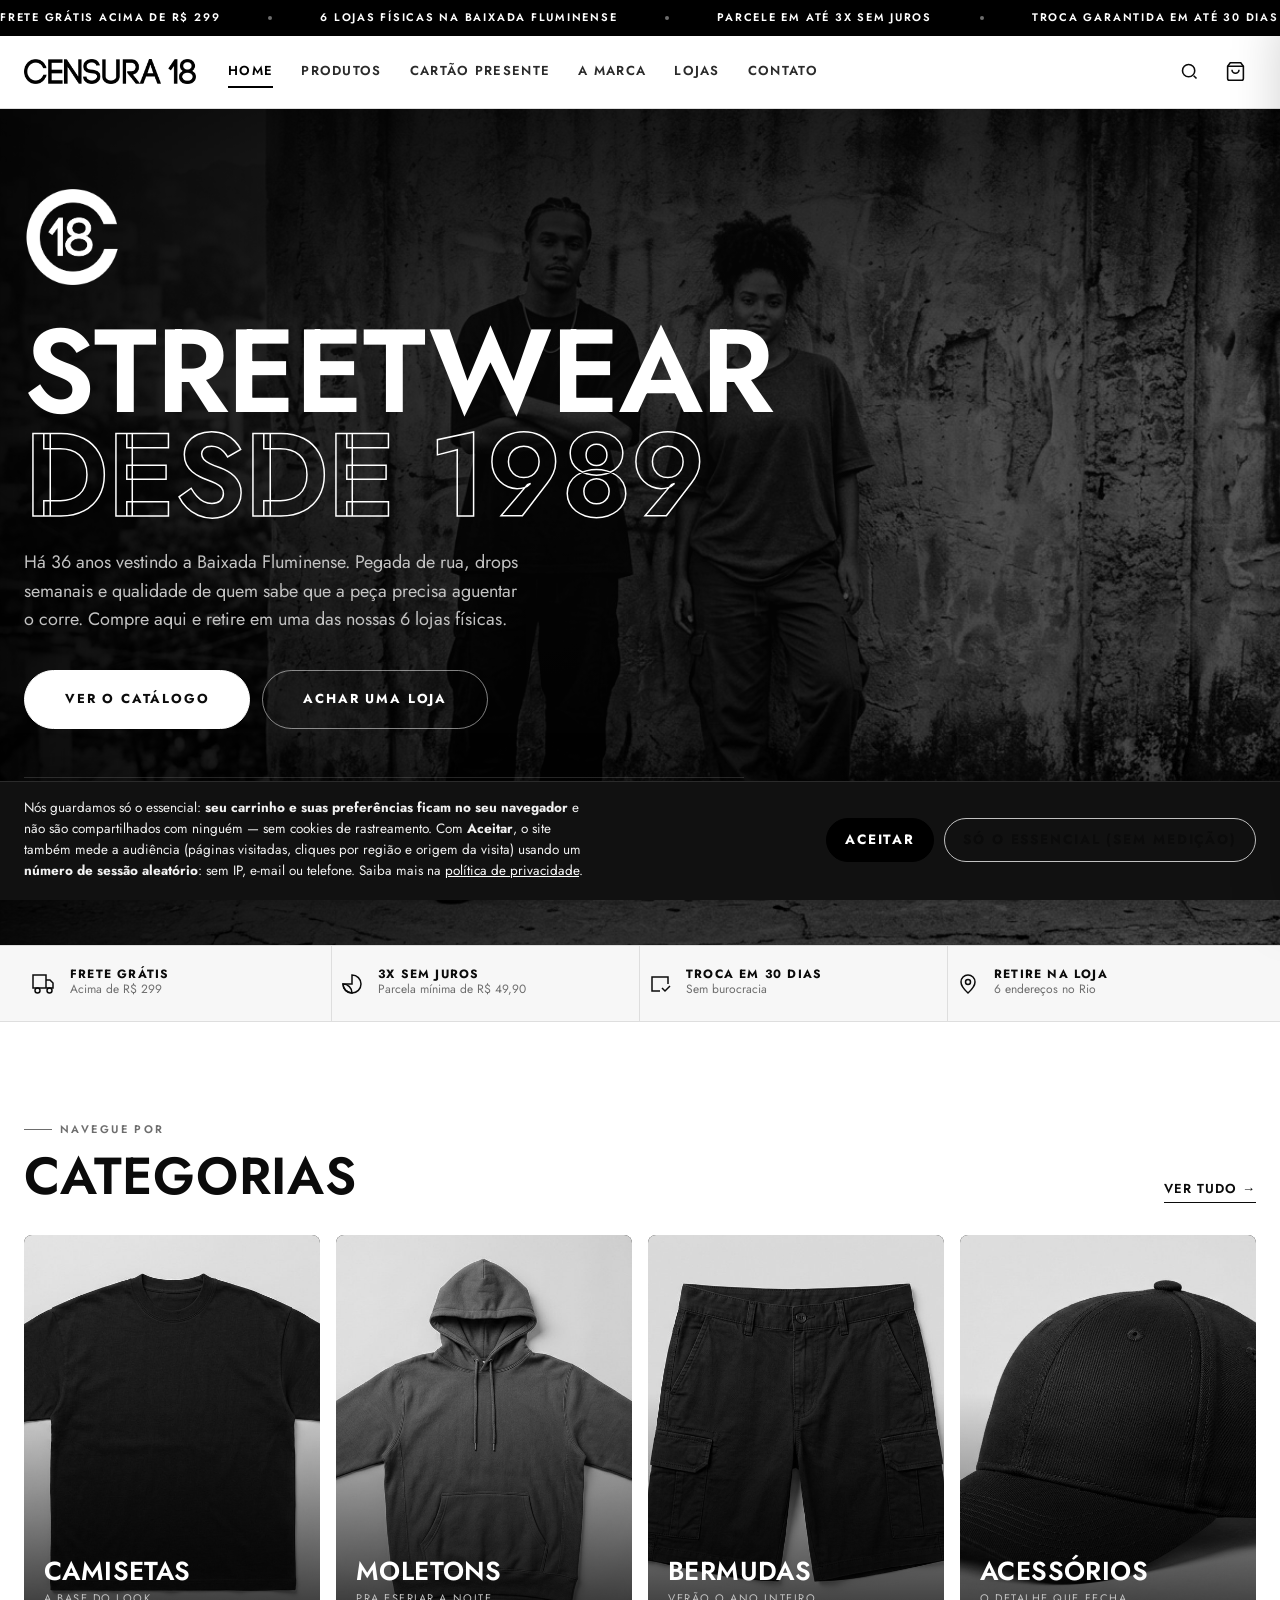
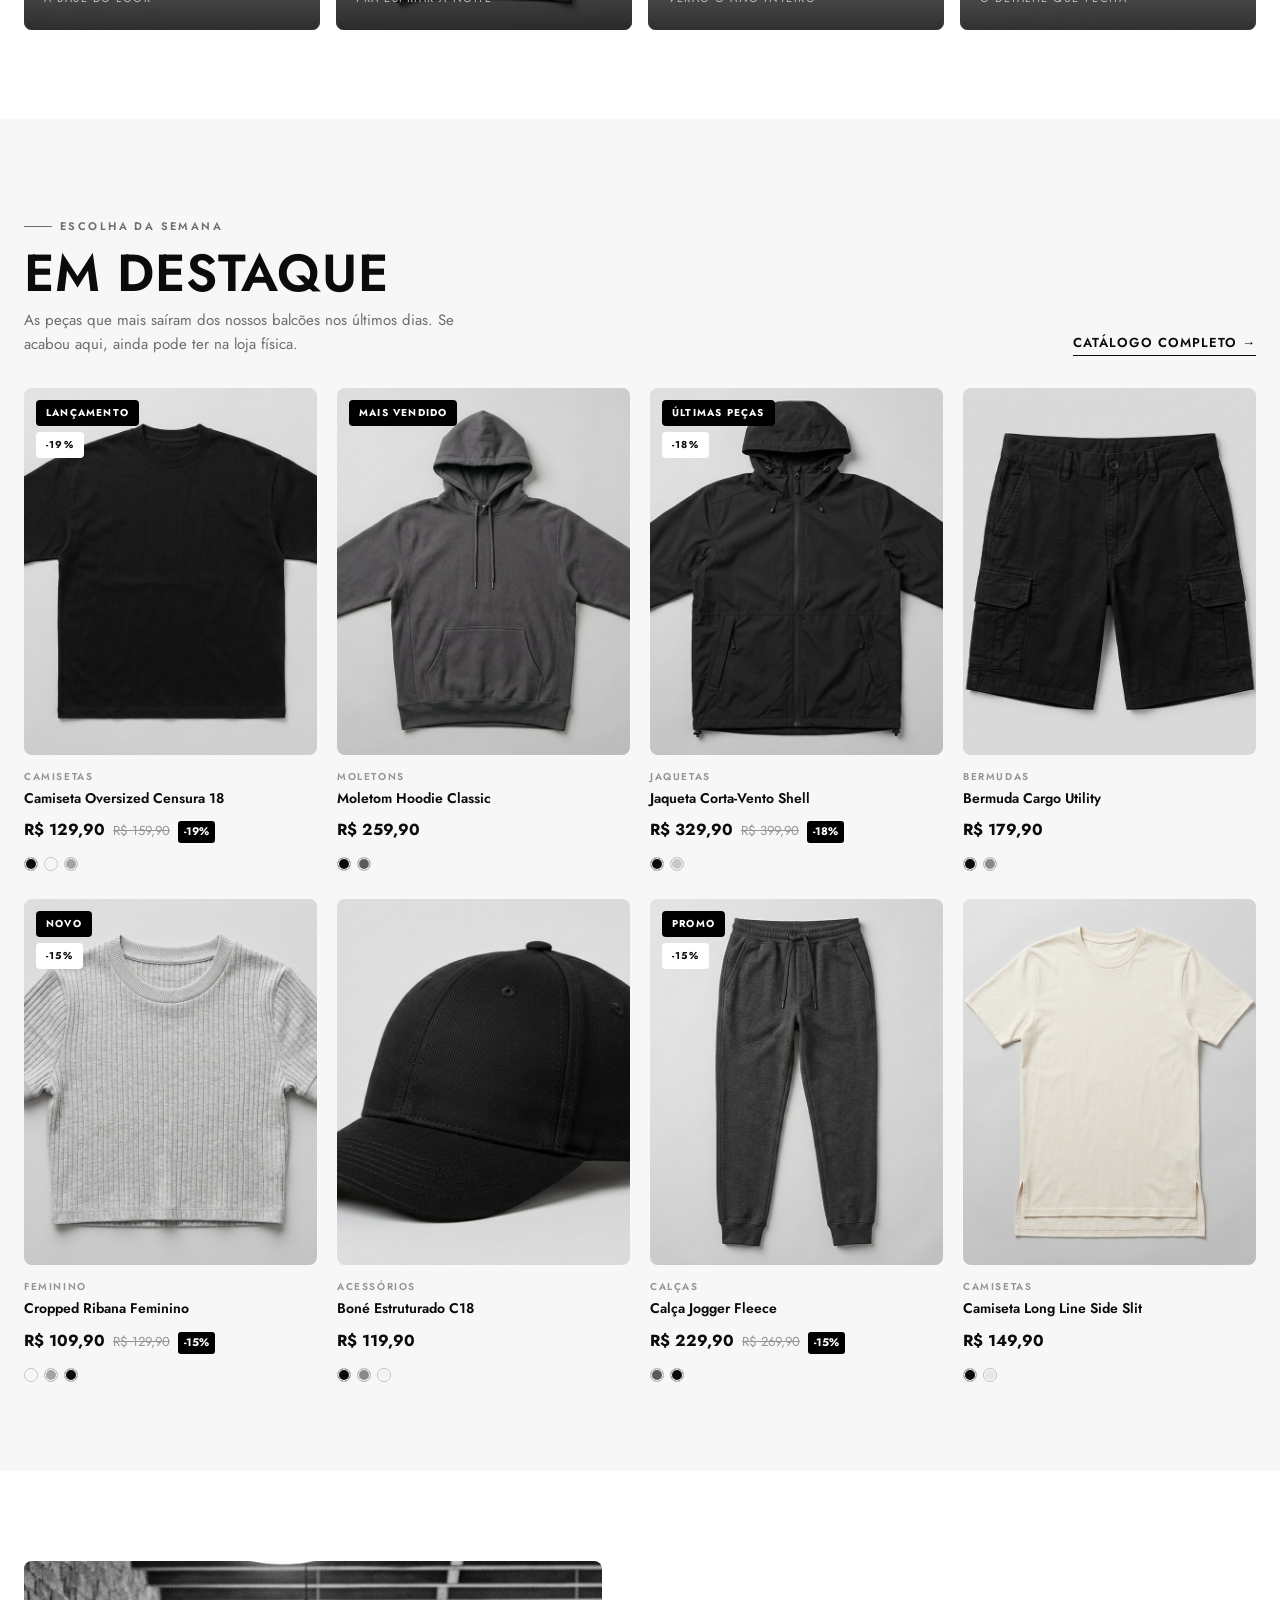
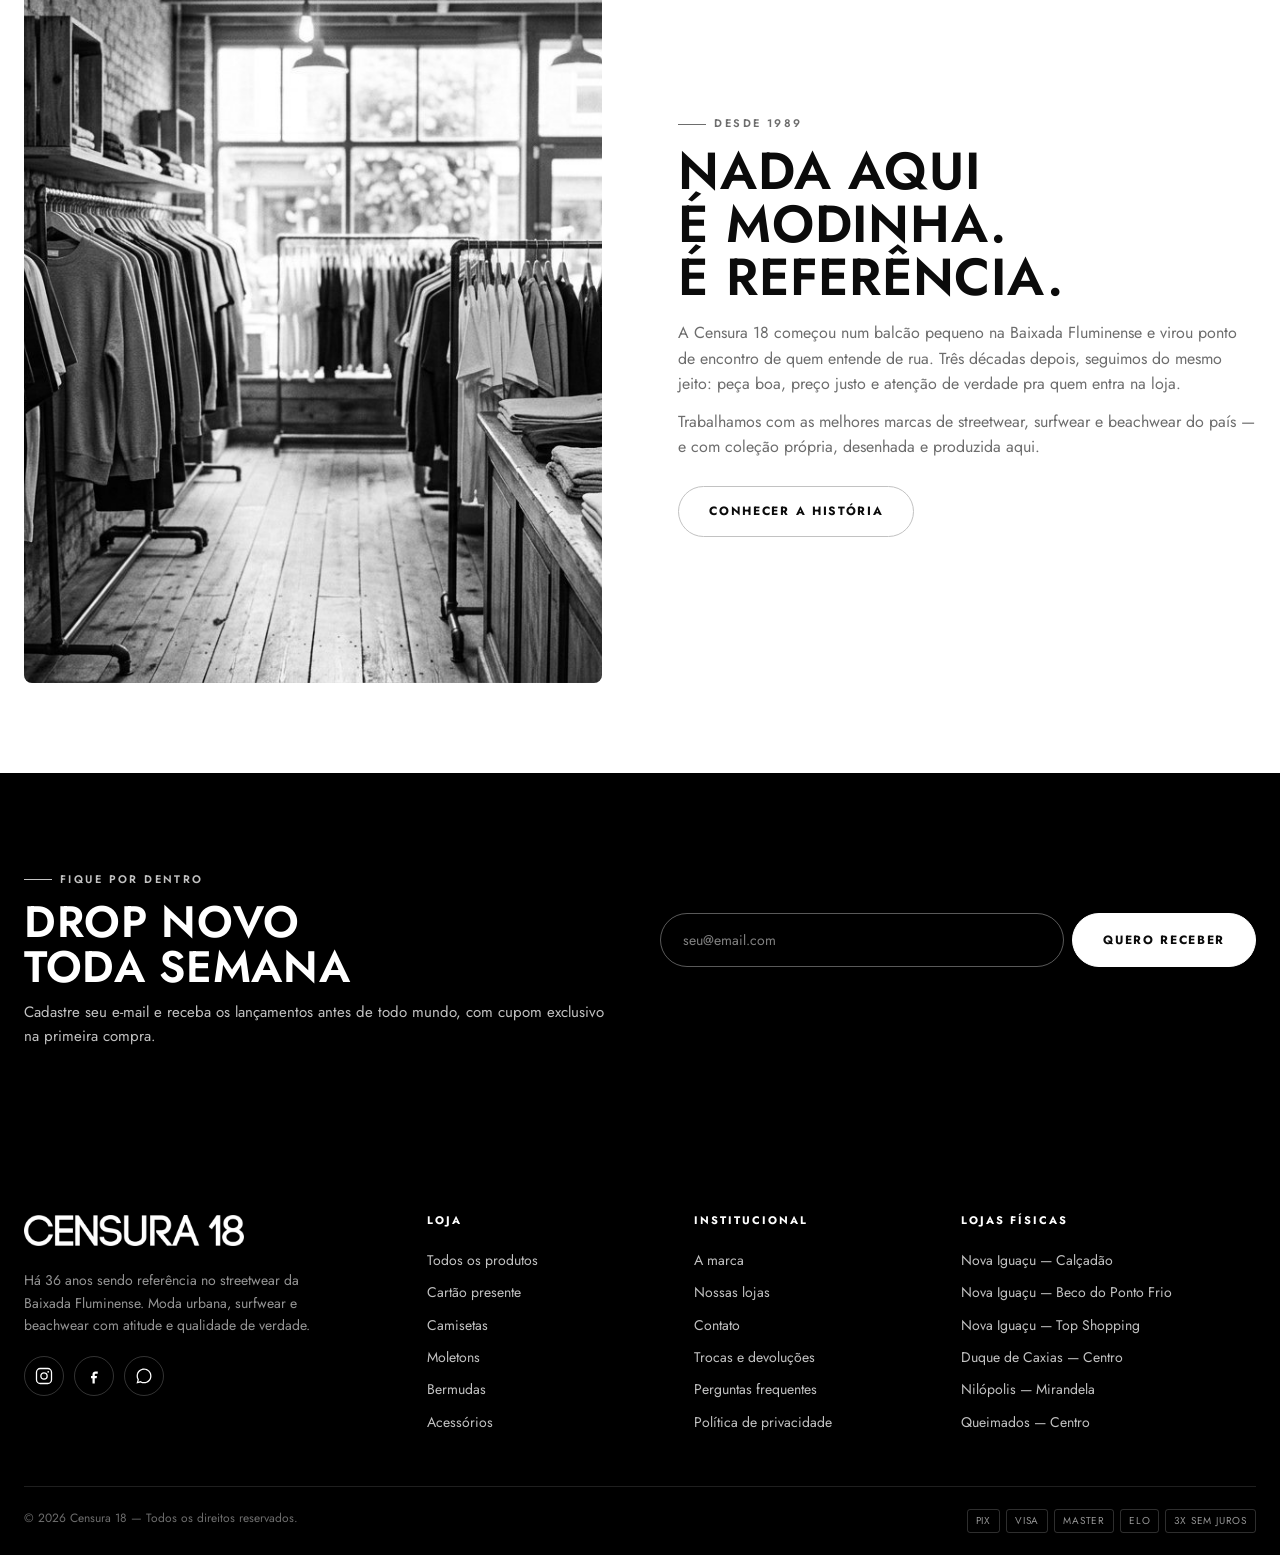
==== commit 24bf4024: "Audiência do site, canais de venda e banner de categoria Audiência (admin/assets/audience.js + asset" ====
--- a/index.html
+++ b/index.html
@@ -430,5 +430,6 @@
 <script src="assets/js/gift-card.js"></script>
 <script src="assets/js/app.js"></script>
 <script src="assets/js/lgpd.js"></script>
+<script src="assets/js/analytics.js"></script>
 </body>
 </html>
--- a/assets/css/style.css
+++ b/assets/css/style.css
@@ -952,6 +952,103 @@
   color: var(--gray-300);
 }
 
+/* 12.1 Banner de categoria (opcional) ----------------------------------
+   Criado no painel (admin/ → Banners & Paleta, posição "categoria").
+   O contêiner nasce com hidden em produtos.html e produto.html: sem
+   banner ativo para a categoria, nada aparece e o layout não muda.     */
+.cat-banner {
+  position: relative;
+  display: grid;
+  grid-template-columns: minmax(0, 1fr);
+  align-items: stretch;
+  gap: 0;
+  margin: 8px 0 26px;
+  min-height: 190px;
+  overflow: hidden;
+  border-radius: var(--radius);
+  background: var(--ink-inverse-bg);
+  color: var(--ink-inverse-fg);
+  isolation: isolate;
+}
+
+.cat-banner__media {
+  position: absolute;
+  inset: 0;
+  z-index: -1;
+  width: 100%;
+  height: 100%;
+  object-fit: cover;
+  filter: grayscale(1);
+}
+
+.cat-banner::after {
+  content: "";
+  position: absolute;
+  inset: 0;
+  z-index: -1;
+  background: linear-gradient(
+    100deg,
+    rgba(0, 0, 0, 0.86) 0%,
+    rgba(0, 0, 0, 0.62) 46%,
+    rgba(0, 0, 0, 0.18) 100%
+  );
+}
+
+.cat-banner.is-missing {
+  background: var(--gray-900);
+}
+
+.cat-banner__content {
+  display: grid;
+  align-content: center;
+  gap: 10px;
+  padding: clamp(22px, 4vw, 40px);
+  max-width: 720px;
+}
+
+.cat-banner .eyebrow {
+  color: var(--gray-300);
+}
+
+.cat-banner__title {
+  font-size: clamp(26px, 4vw, 40px);
+  line-height: 1.02;
+  letter-spacing: -0.02em;
+  text-transform: uppercase;
+}
+
+.cat-banner__text {
+  color: var(--gray-300);
+  font-size: 14px;
+  line-height: 1.6;
+  max-width: 58ch;
+}
+
+.cat-banner__actions {
+  display: flex;
+  flex-wrap: wrap;
+  gap: 10px;
+  margin-top: 6px;
+}
+
+.cat-banner__actions .btn {
+  --btn-bg: var(--white);
+  --btn-fg: var(--black);
+  --btn-bd: var(--white);
+}
+
+.cat-banner__actions .btn--ghost {
+  --btn-bg: transparent;
+  --btn-fg: var(--white);
+  --btn-bd: rgba(255, 255, 255, 0.55);
+}
+
+.cat-banner__actions .btn--ghost:hover {
+  --btn-bg: var(--white);
+  --btn-fg: var(--black);
+  --btn-bd: var(--white);
+}
+
 /* 13. Produtos --------------------------------------------------------- */
 .filters {
   display: flex;
@@ -2324,6 +2421,13 @@
 }
 
 /* 22. Responsivo -------------------------------------------------------- */
+@media (max-width: 640px) {
+  .cat-banner { min-height: 0; }
+  .cat-banner::after {
+    background: linear-gradient(180deg, rgba(0, 0, 0, 0.72), rgba(0, 0, 0, 0.86));
+  }
+  .cat-banner__actions .btn { flex: 1; }
+}
 @media (max-width: 1080px) {
   .products {
     grid-template-columns: repeat(3, 1fr);
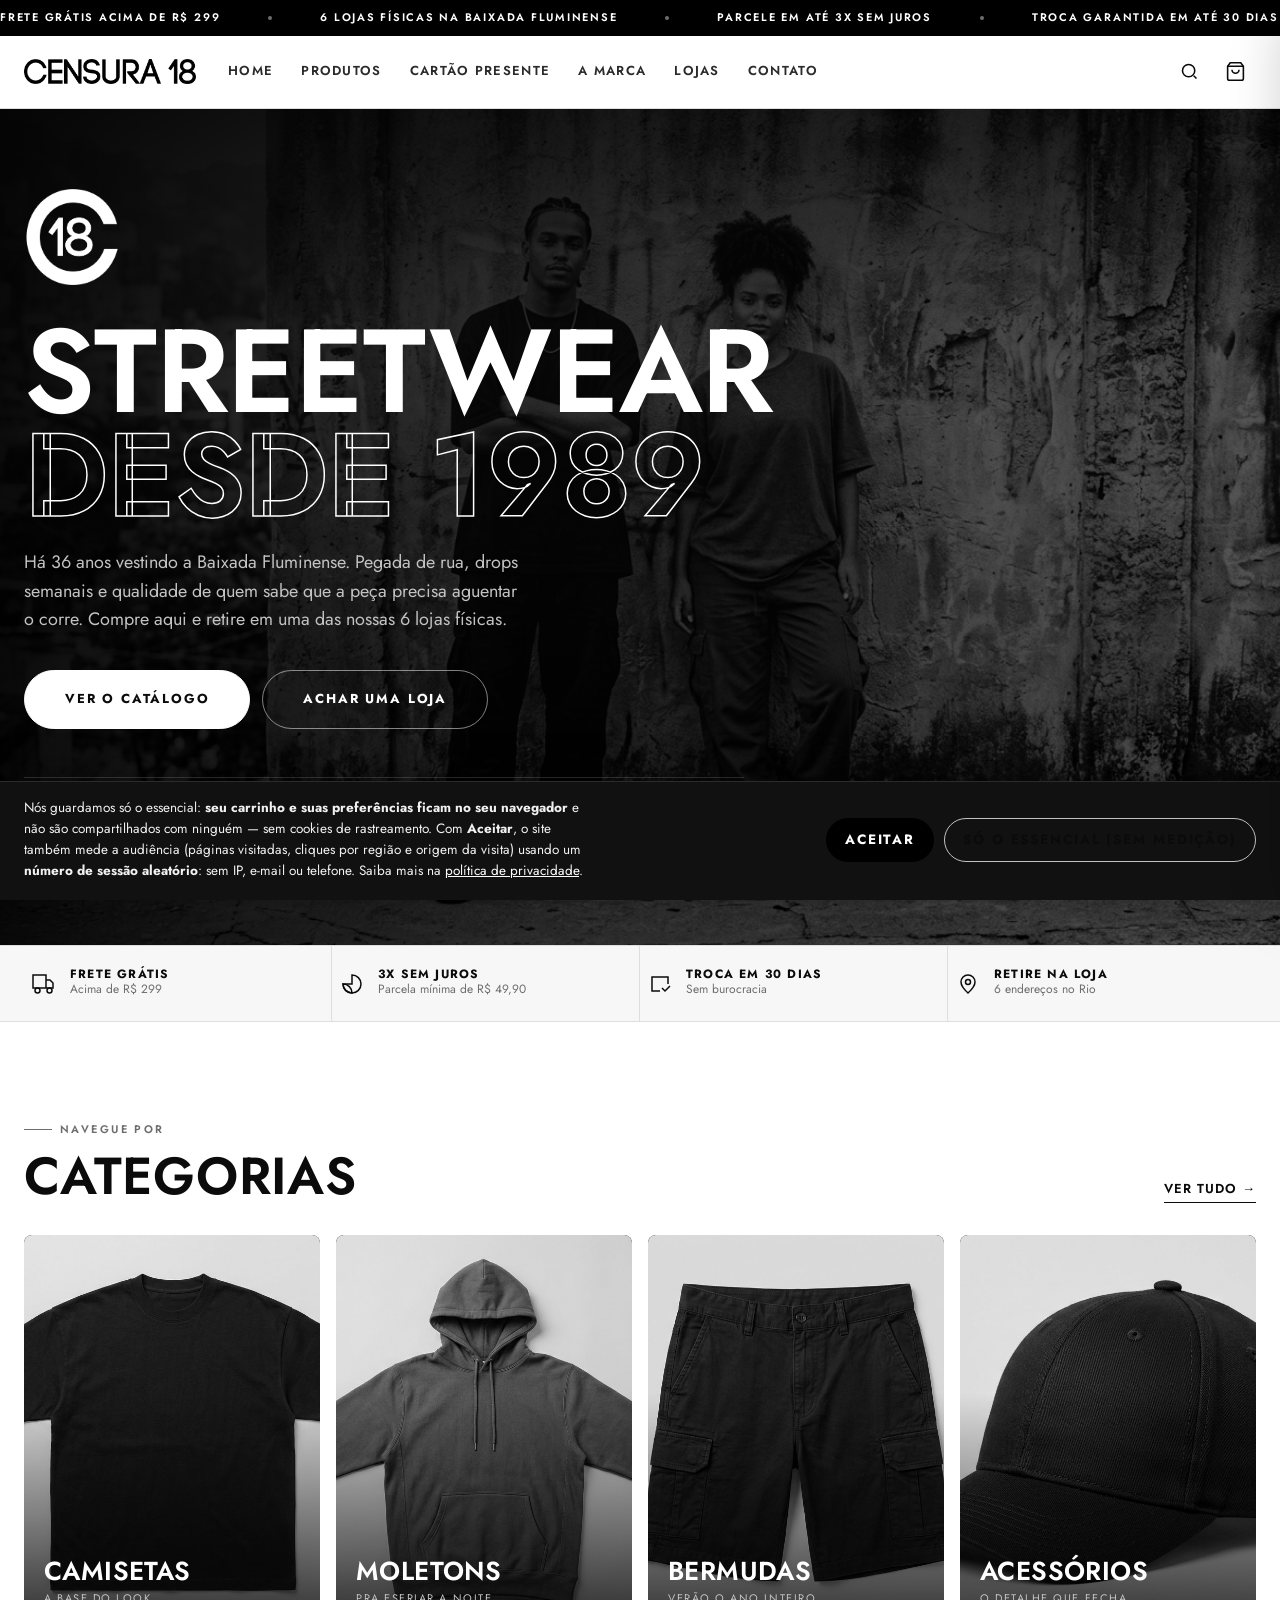
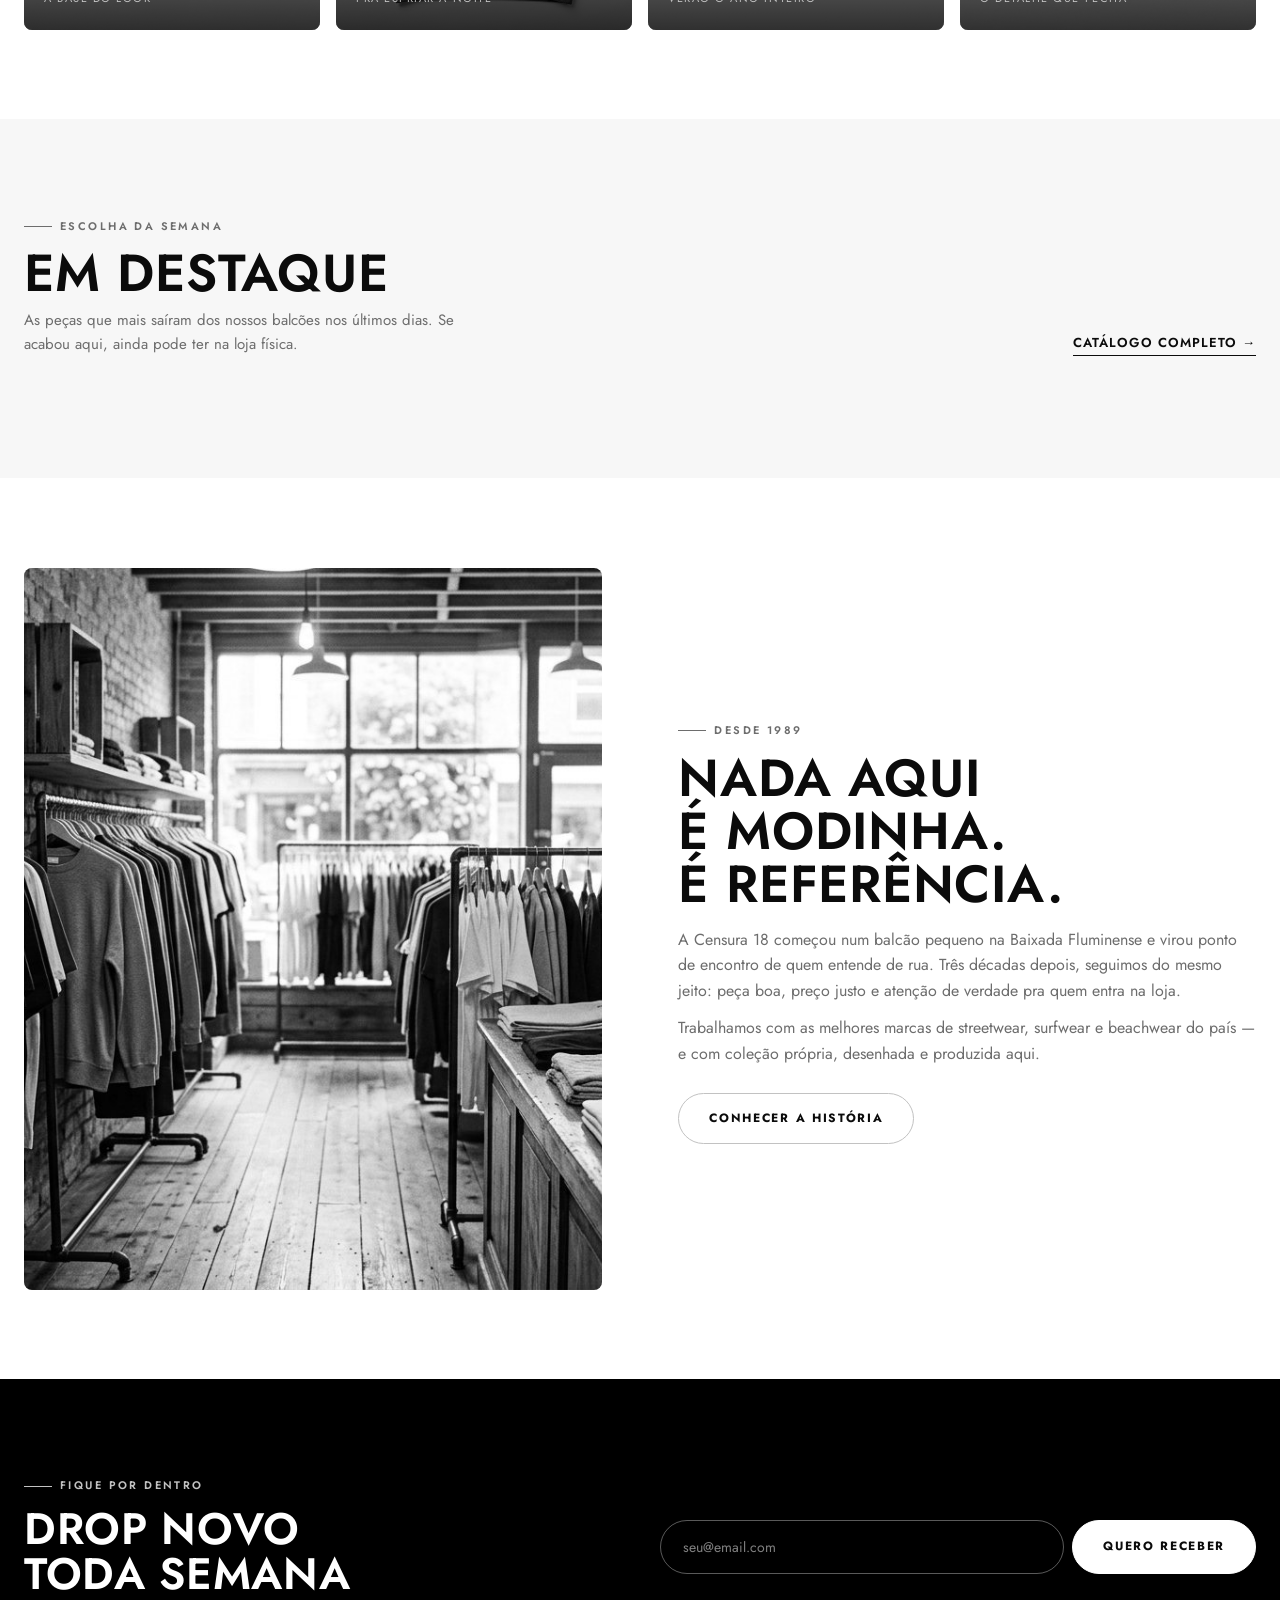
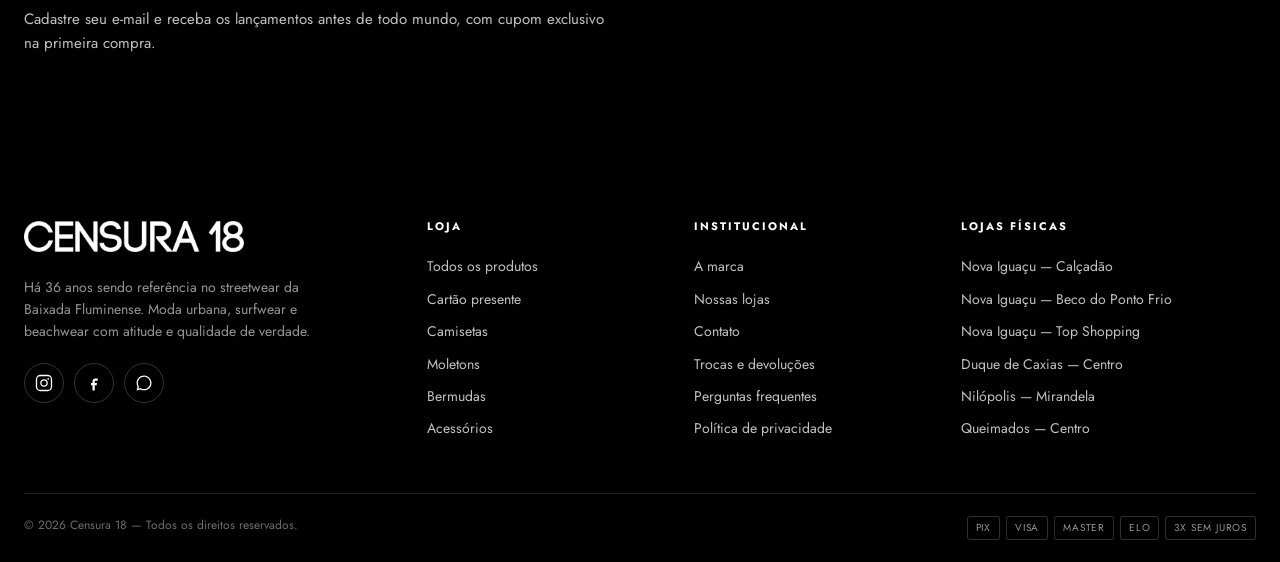
==== commit 27b3e32d: "Frete e entregas: Correios, Mercado Envios, Uber Direct e 99 + cálculo pelo CEP - assets/js/frete.js" ====
--- a/index.html
+++ b/index.html
@@ -426,10 +426,10 @@
 
 <script src="assets/js/data.js"></script>
 <script src="assets/js/checkout.js"></script>
+<script src="assets/js/frete.js"></script>
 <script src="assets/js/coupons.js"></script>
 <script src="assets/js/gift-card.js"></script>
 <script src="assets/js/app.js"></script>
 <script src="assets/js/lgpd.js"></script>
-<script src="assets/js/analytics.js"></script>
 </body>
 </html>
--- a/assets/css/style.css
+++ b/assets/css/style.css
@@ -952,103 +952,6 @@
   color: var(--gray-300);
 }
 
-/* 12.1 Banner de categoria (opcional) ----------------------------------
-   Criado no painel (admin/ → Banners & Paleta, posição "categoria").
-   O contêiner nasce com hidden em produtos.html e produto.html: sem
-   banner ativo para a categoria, nada aparece e o layout não muda.     */
-.cat-banner {
-  position: relative;
-  display: grid;
-  grid-template-columns: minmax(0, 1fr);
-  align-items: stretch;
-  gap: 0;
-  margin: 8px 0 26px;
-  min-height: 190px;
-  overflow: hidden;
-  border-radius: var(--radius);
-  background: var(--ink-inverse-bg);
-  color: var(--ink-inverse-fg);
-  isolation: isolate;
-}
-
-.cat-banner__media {
-  position: absolute;
-  inset: 0;
-  z-index: -1;
-  width: 100%;
-  height: 100%;
-  object-fit: cover;
-  filter: grayscale(1);
-}
-
-.cat-banner::after {
-  content: "";
-  position: absolute;
-  inset: 0;
-  z-index: -1;
-  background: linear-gradient(
-    100deg,
-    rgba(0, 0, 0, 0.86) 0%,
-    rgba(0, 0, 0, 0.62) 46%,
-    rgba(0, 0, 0, 0.18) 100%
-  );
-}
-
-.cat-banner.is-missing {
-  background: var(--gray-900);
-}
-
-.cat-banner__content {
-  display: grid;
-  align-content: center;
-  gap: 10px;
-  padding: clamp(22px, 4vw, 40px);
-  max-width: 720px;
-}
-
-.cat-banner .eyebrow {
-  color: var(--gray-300);
-}
-
-.cat-banner__title {
-  font-size: clamp(26px, 4vw, 40px);
-  line-height: 1.02;
-  letter-spacing: -0.02em;
-  text-transform: uppercase;
-}
-
-.cat-banner__text {
-  color: var(--gray-300);
-  font-size: 14px;
-  line-height: 1.6;
-  max-width: 58ch;
-}
-
-.cat-banner__actions {
-  display: flex;
-  flex-wrap: wrap;
-  gap: 10px;
-  margin-top: 6px;
-}
-
-.cat-banner__actions .btn {
-  --btn-bg: var(--white);
-  --btn-fg: var(--black);
-  --btn-bd: var(--white);
-}
-
-.cat-banner__actions .btn--ghost {
-  --btn-bg: transparent;
-  --btn-fg: var(--white);
-  --btn-bd: rgba(255, 255, 255, 0.55);
-}
-
-.cat-banner__actions .btn--ghost:hover {
-  --btn-bg: var(--white);
-  --btn-fg: var(--black);
-  --btn-bd: var(--white);
-}
-
 /* 13. Produtos --------------------------------------------------------- */
 .filters {
   display: flex;
@@ -1809,6 +1712,97 @@
   font-size: 10px;
   text-decoration: underline;
   text-underline-offset: 2px;
+}
+
+/* ------------------------------------------------------------ frete */
+.frete-options {
+  display: grid;
+  gap: 8px;
+  margin-top: 10px;
+}
+
+.frete-option {
+  display: grid;
+  grid-template-columns: auto minmax(0, 1fr) auto;
+  align-items: center;
+  gap: 10px;
+  padding: 10px 12px;
+  border: 1px solid var(--line-strong);
+  border-radius: var(--radius-sm);
+  background: var(--white);
+  cursor: pointer;
+  transition: border-color var(--dur) var(--ease), box-shadow var(--dur) var(--ease);
+}
+
+.frete-option:hover {
+  border-color: var(--ink);
+}
+
+.frete-option.is-selected {
+  border-color: var(--brand);
+  box-shadow: 0 0 0 2px rgba(0, 0, 0, 0.08);
+}
+
+.frete-option input[type="radio"] {
+  accent-color: var(--brand);
+  width: 15px;
+  height: 15px;
+}
+
+.frete-option__label {
+  display: grid;
+  gap: 2px;
+  min-width: 0;
+}
+
+.frete-option__label strong {
+  font-size: 12.5px;
+  line-height: 1.25;
+}
+
+.frete-option__label small {
+  color: var(--text-muted);
+  font-size: 10px;
+  line-height: 1.3;
+}
+
+.frete-option__preco {
+  font-family: var(--font-display);
+  font-size: 14px;
+  white-space: nowrap;
+}
+
+.frete-option__preco.is-gratis {
+  color: #24613f;
+}
+
+/* Resumo na página de produto (sem seleção, só consulta) */
+.frete-options--resumo .frete-option--resumo {
+  grid-template-columns: minmax(0, 1fr) auto;
+  cursor: default;
+}
+
+.frete-pdp {
+  margin-top: 14px;
+  padding-top: 14px;
+  border-top: 1px dashed var(--line-strong);
+  display: grid;
+  gap: 8px;
+}
+
+.frete-pdp > label {
+  font-size: 11px;
+  font-weight: 700;
+  letter-spacing: 0.1em;
+  text-transform: uppercase;
+}
+
+.frete-pdp__result:empty {
+  display: none;
+}
+
+.frete-pdp .checkout-help {
+  margin-top: 2px;
 }
 
 .drawer__store {
@@ -2421,13 +2415,6 @@
 }
 
 /* 22. Responsivo -------------------------------------------------------- */
-@media (max-width: 640px) {
-  .cat-banner { min-height: 0; }
-  .cat-banner::after {
-    background: linear-gradient(180deg, rgba(0, 0, 0, 0.72), rgba(0, 0, 0, 0.86));
-  }
-  .cat-banner__actions .btn { flex: 1; }
-}
 @media (max-width: 1080px) {
   .products {
     grid-template-columns: repeat(3, 1fr);
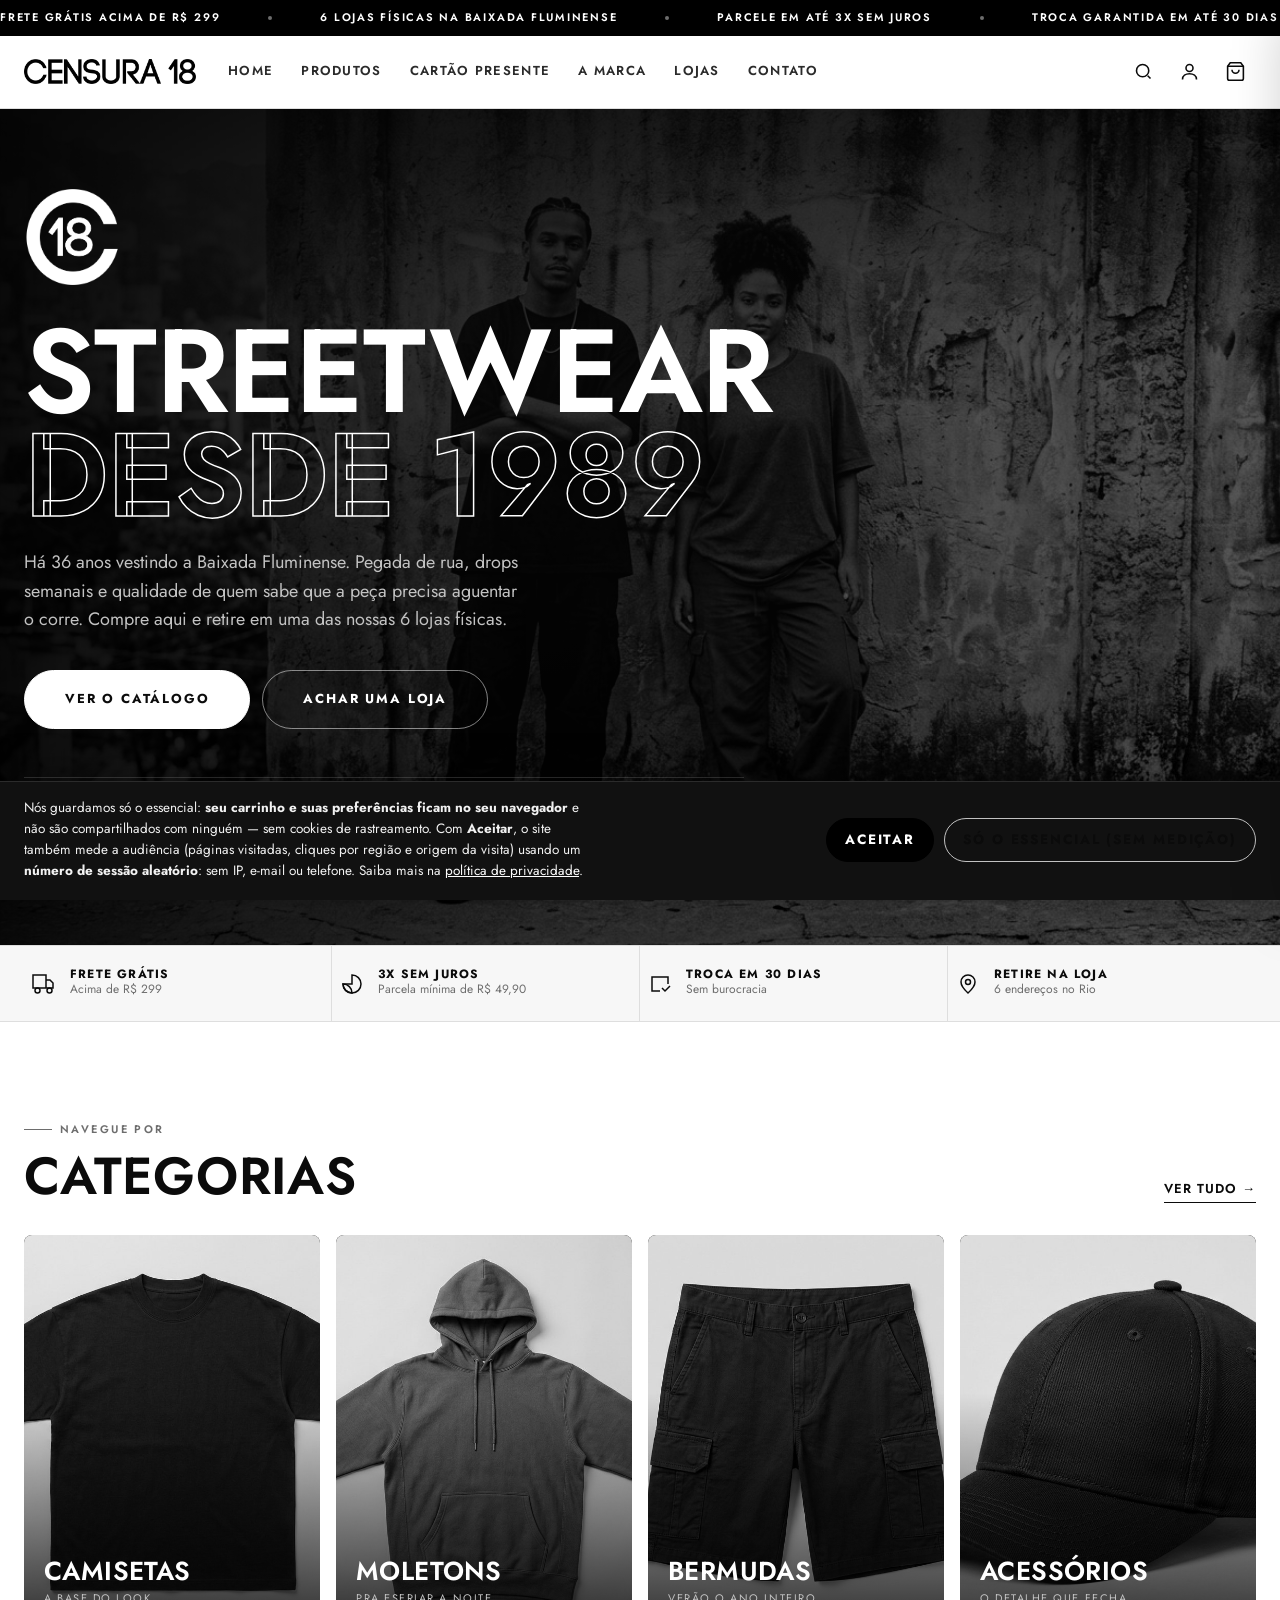
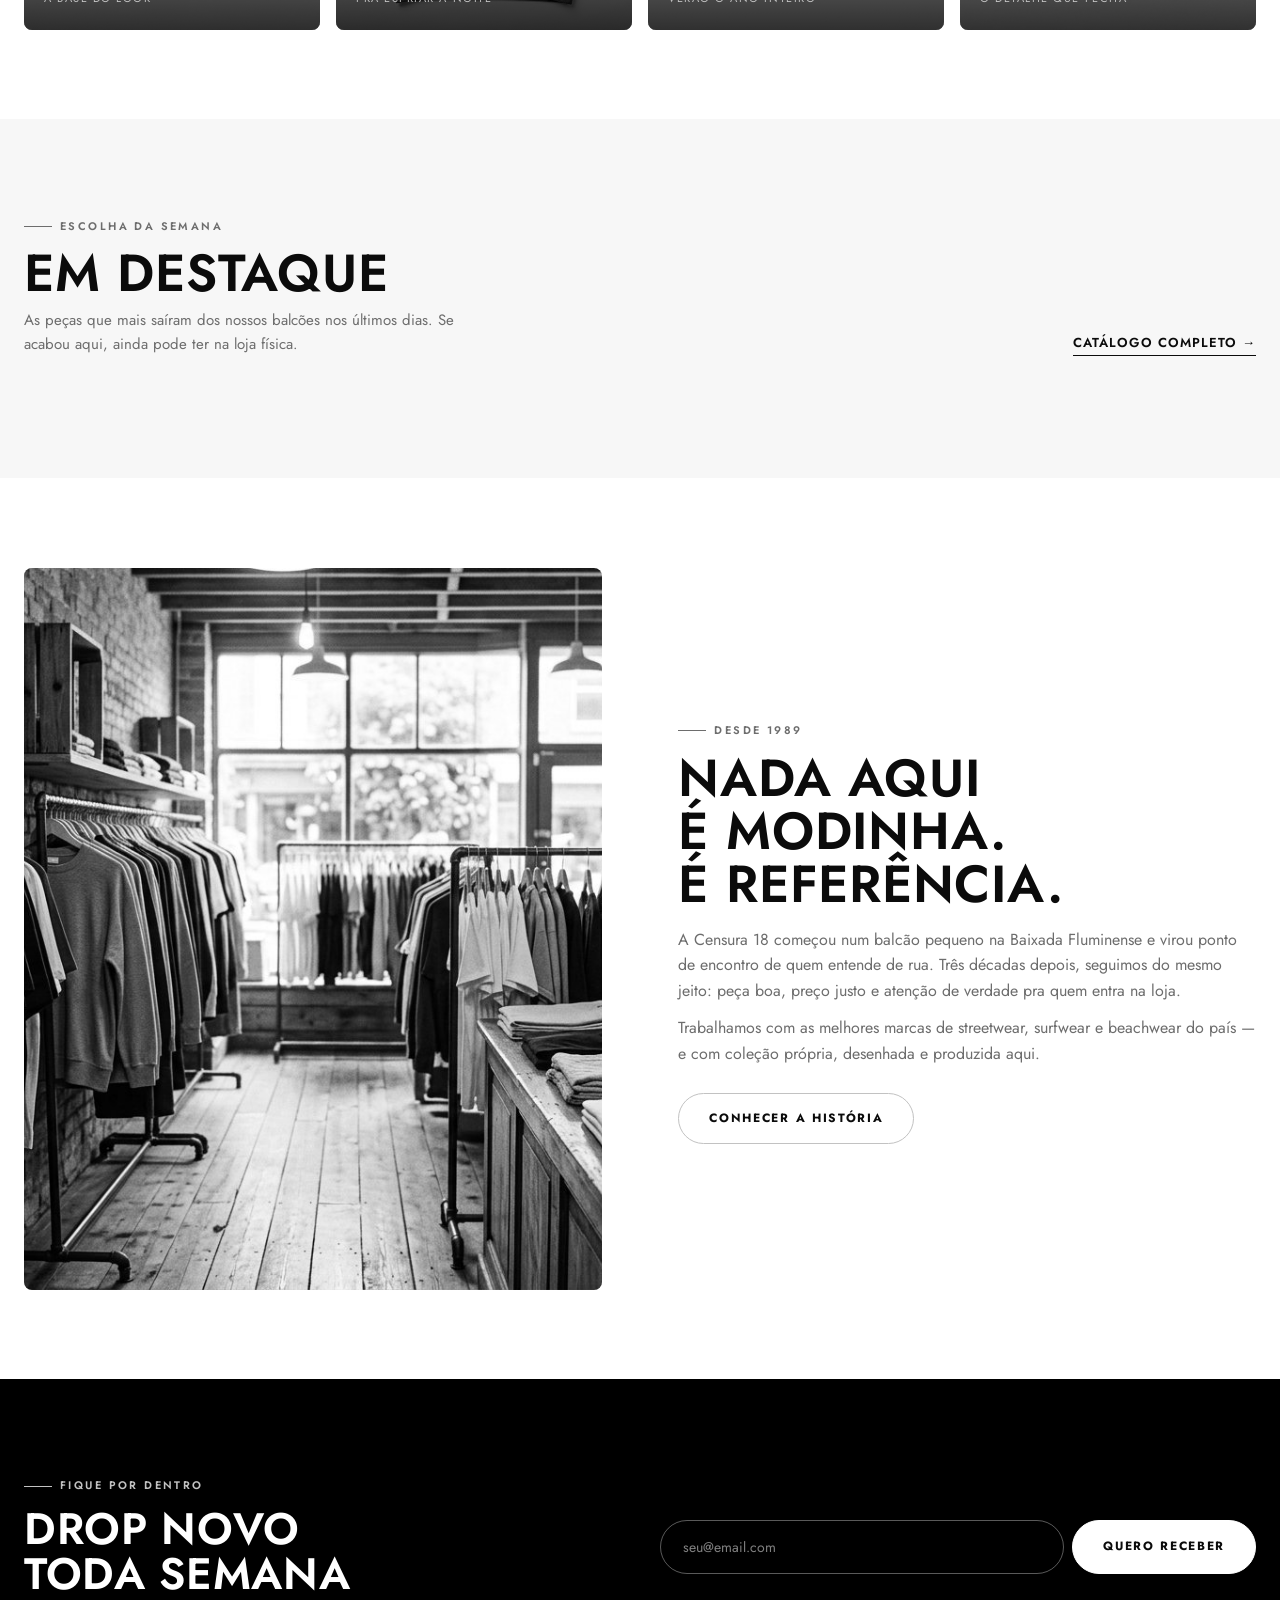
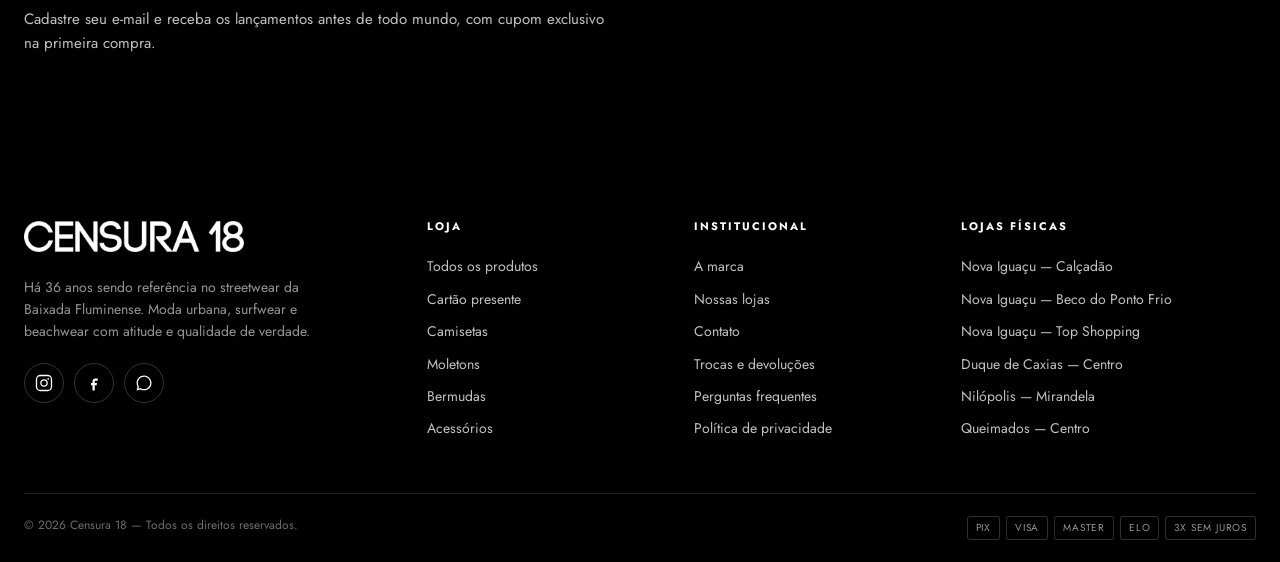
==== commit 11b311fc: "Cadastro de clientes: conta no site, LGPD e aba Clientes no painel - conta.html: criar conta (nome, " ====
--- a/index.html
+++ b/index.html
@@ -74,6 +74,9 @@
         </svg>
       </button>
 
+      <a class="icon-btn" href="conta.html" aria-label="Minha conta">
+        <svg viewBox="0 0 24 24" fill="none" stroke="currentColor" stroke-width="1.8"><circle cx="12" cy="8" r="4"/><path d="M4 21c0-4 3.6-6.5 8-6.5s8 2.5 8 6.5"/></svg>
+      </a>
       <button class="icon-btn" data-open-cart aria-label="Abrir carrinho">
         <svg viewBox="0 0 24 24" fill="none" stroke="currentColor" stroke-width="1.8">
           <path d="M6 2 3 6v14a2 2 0 0 0 2 2h14a2 2 0 0 0 2-2V6l-3-4Z"/>
@@ -116,6 +119,7 @@
     <a class="mobile-nav__link" href="sobre.html">A marca</a>
     <a class="mobile-nav__link" href="lojas.html">Lojas</a>
     <a class="mobile-nav__link" href="contato.html">Contato</a>
+        <a class="mobile-nav__link" href="conta.html">Minha conta</a>
   </nav>
 
   <div class="mobile-nav__footer">
--- a/assets/css/style.css
+++ b/assets/css/style.css
@@ -1805,6 +1805,166 @@
   margin-top: 2px;
 }
 
+/* ------------------------------------------------- conta do cliente */
+.conta-demo-note {
+  margin: 0 0 18px;
+  padding: 12px 16px;
+  border: 1px dashed var(--line-strong);
+  border-radius: var(--radius-sm);
+  background: var(--bg-alt);
+  font-size: 13px;
+  color: var(--gray-600);
+}
+
+.conta-grid {
+  display: grid;
+  grid-template-columns: repeat(2, minmax(0, 1fr));
+  gap: 20px;
+}
+
+.conta-grid--uma {
+  grid-template-columns: minmax(0, 720px);
+}
+
+.conta-card {
+  border: 1px solid var(--line);
+  border-radius: var(--radius);
+  background: var(--white);
+  padding: 26px 24px;
+}
+
+.conta-card h2 {
+  font-size: 24px;
+  margin-bottom: 6px;
+}
+
+.conta-card__sub {
+  color: var(--text-muted);
+  font-size: 13px;
+  margin-bottom: 18px;
+}
+
+.conta-card__top {
+  display: flex;
+  justify-content: space-between;
+  align-items: flex-start;
+  gap: 12px;
+}
+
+.conta-card__top .conta-card__sub {
+  margin-bottom: 0;
+}
+
+.conta-endereco {
+  border-block: 1px dashed var(--line-strong);
+  padding: 12px 0;
+  margin: 4px 0 14px;
+}
+
+.conta-endereco summary {
+  font-size: 12px;
+  font-weight: 700;
+  letter-spacing: 0.08em;
+  text-transform: uppercase;
+  cursor: pointer;
+}
+
+.conta-endereco[open] summary {
+  margin-bottom: 12px;
+}
+
+.conta-endereco .field {
+  margin-top: 10px;
+}
+
+.conta-consent {
+  display: flex;
+  gap: 10px;
+  align-items: flex-start;
+  font-size: 12px;
+  line-height: 1.45;
+  color: var(--gray-600);
+  margin-bottom: 14px;
+}
+
+.conta-consent input {
+  margin-top: 2px;
+  accent-color: var(--brand);
+  width: 15px;
+  height: 15px;
+  flex: none;
+}
+
+.conta-consent a {
+  color: var(--text);
+  text-underline-offset: 2px;
+}
+
+.conta-feedback {
+  font-size: 12.5px;
+  line-height: 1.4;
+  margin-bottom: 12px;
+  color: #24613f;
+}
+
+.conta-feedback.is-erro {
+  color: #8c2f2f;
+}
+
+.conta-benefits {
+  margin-top: 22px;
+  padding-top: 16px;
+  border-top: 1px solid var(--line);
+}
+
+.conta-benefits h3 {
+  font-size: 13px;
+  letter-spacing: 0.08em;
+  text-transform: uppercase;
+  margin-bottom: 8px;
+}
+
+.conta-benefits ul {
+  list-style: none;
+  display: grid;
+  gap: 6px;
+  font-size: 13px;
+  color: var(--gray-600);
+}
+
+.conta-benefits li::before {
+  content: "→ ";
+}
+
+.conta-actions {
+  display: flex;
+  gap: 10px;
+  flex-wrap: wrap;
+  align-items: center;
+}
+
+.conta-help {
+  margin-top: 12px;
+  font-size: 11px;
+  color: var(--text-muted);
+  line-height: 1.5;
+}
+
+.btn.is-busy {
+  opacity: 0.6;
+  pointer-events: none;
+}
+
+.header .icon-btn.is-current {
+  color: var(--text);
+}
+
+@media (max-width: 860px) {
+  .conta-grid {
+    grid-template-columns: 1fr;
+  }
+}
+
 .drawer__store {
   margin-bottom: 14px;
 }
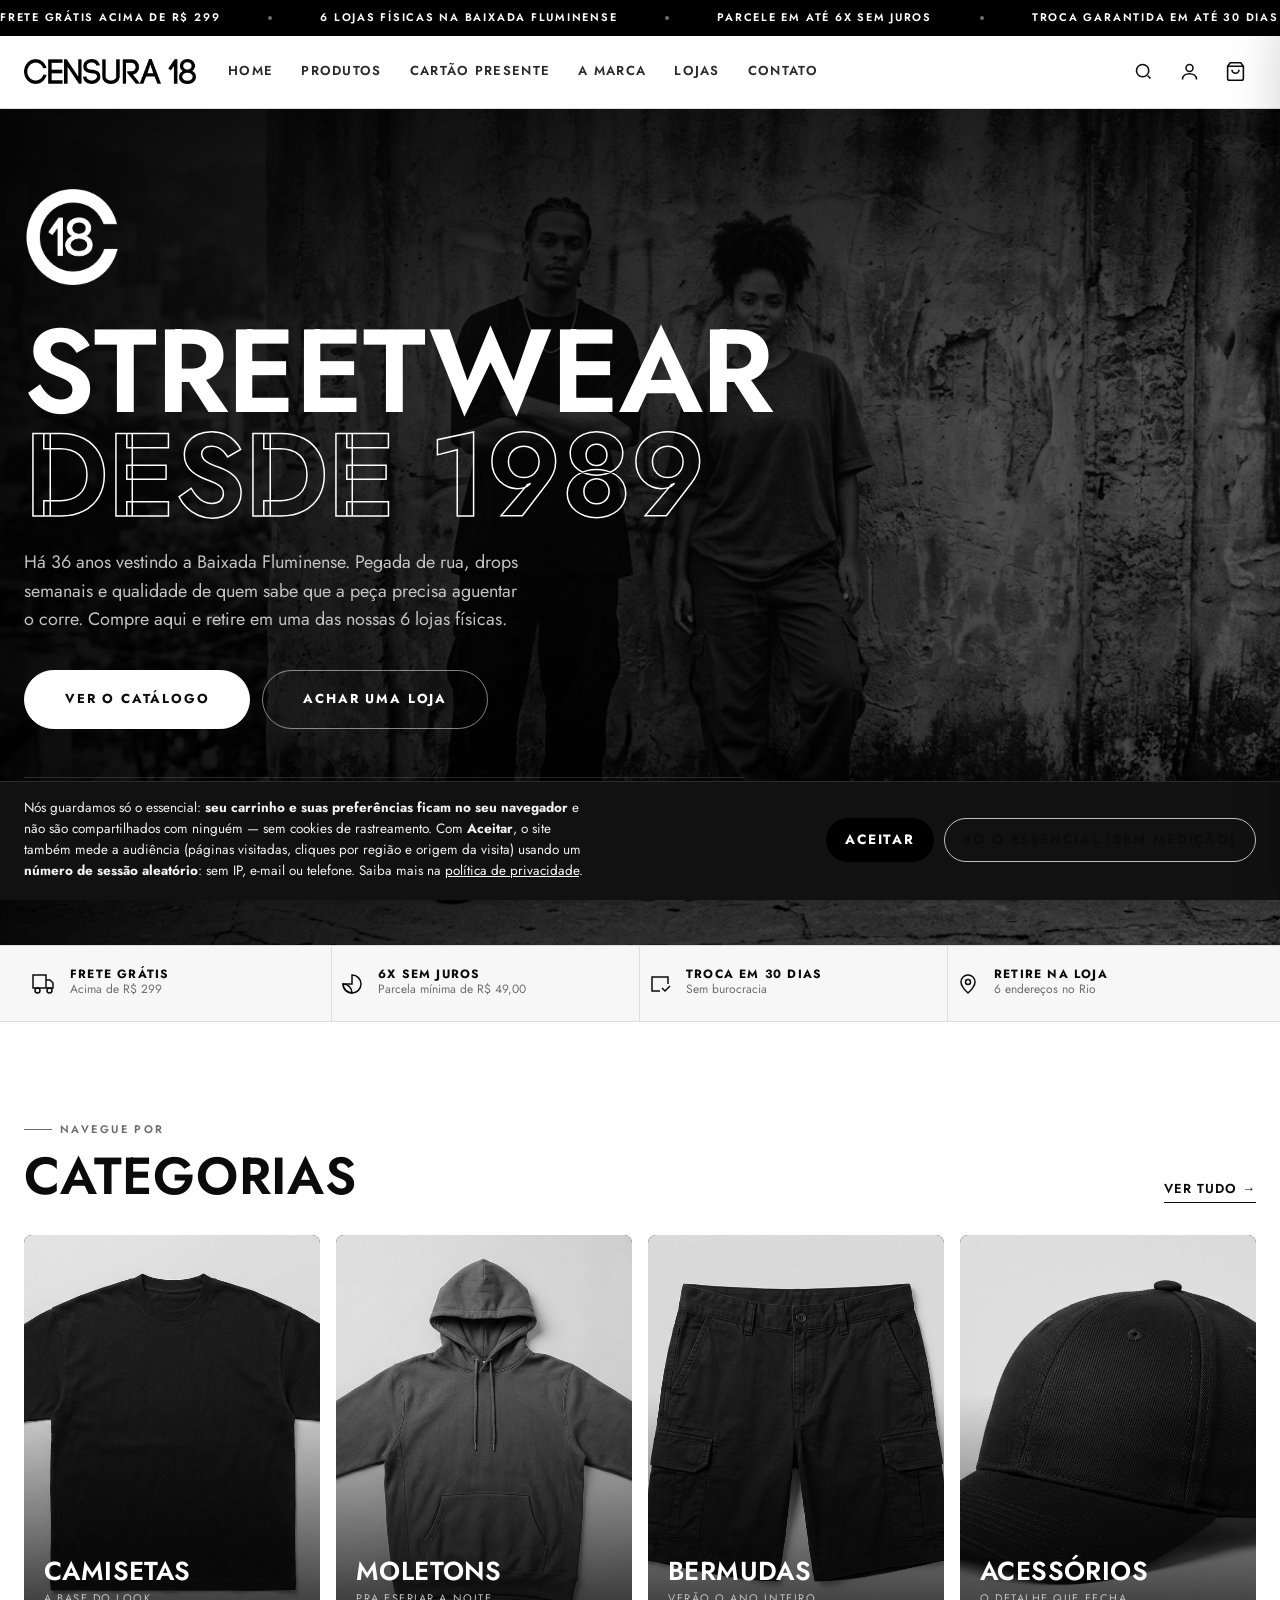
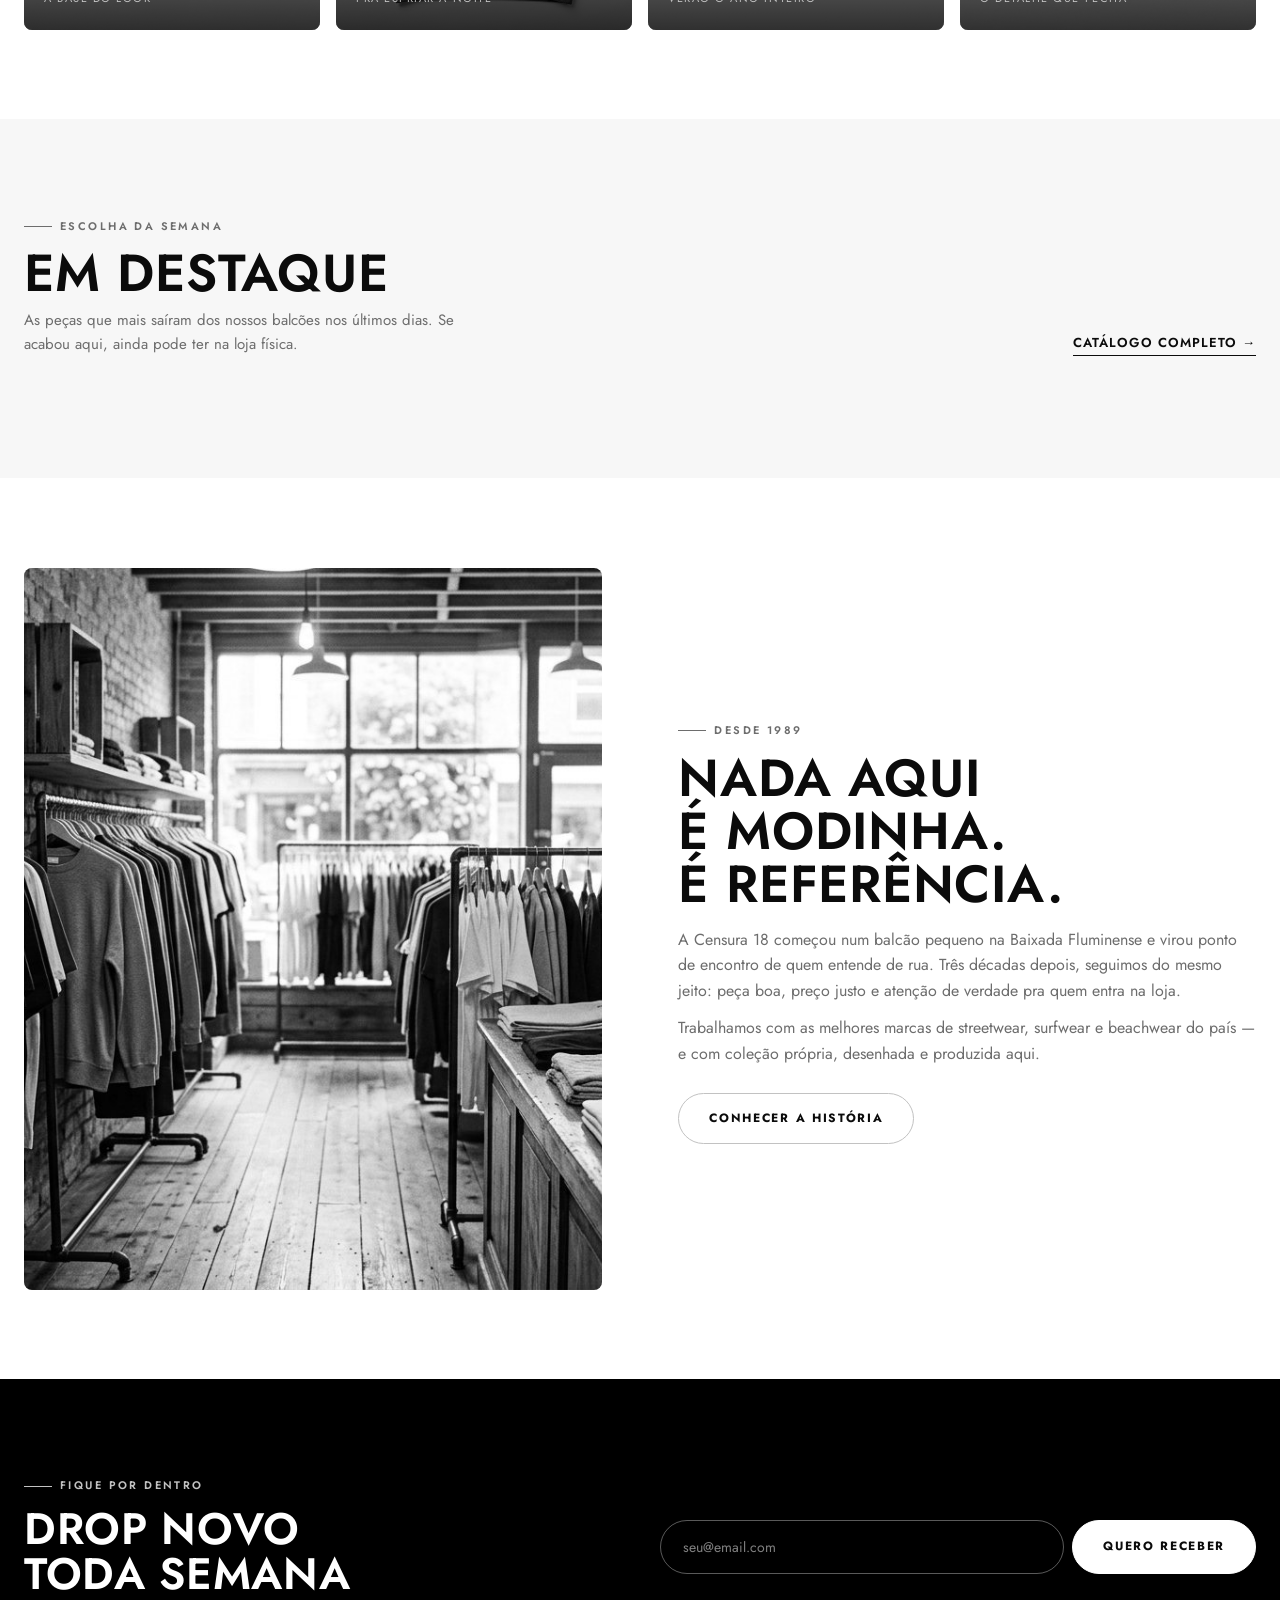
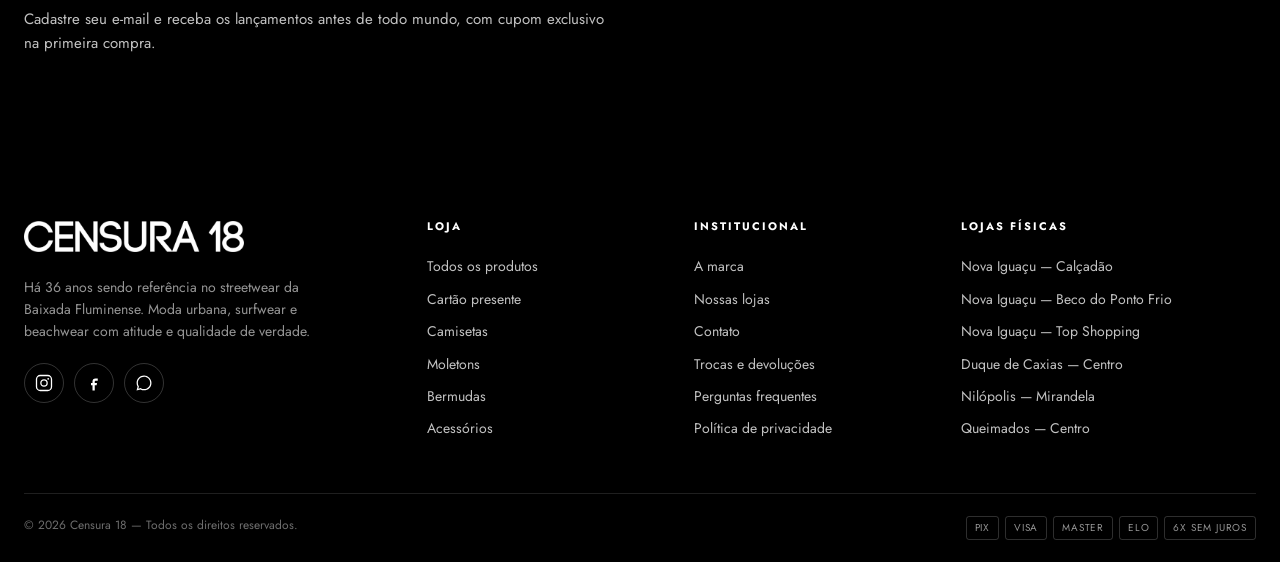
==== commit 9dd6b2fa: "Parcelamento: até 6x sem juros com parcela mínima de R$ 49,00 - checkout.js: MAX_INSTALLMENTS 3→6 e " ====
--- a/index.html
+++ b/index.html
@@ -29,12 +29,12 @@
   <div class="announce__track">
     <span class="announce__item">Frete grátis acima de R$ 299</span>
     <span class="announce__item">6 lojas físicas na Baixada Fluminense</span>
-    <span class="announce__item">Parcele em até 3x sem juros</span>
+    <span class="announce__item">Parcele em até 6x sem juros</span>
     <span class="announce__item">Troca garantida em até 30 dias</span>
     <span class="announce__item">Since 1989</span>
     <span class="announce__item">Frete grátis acima de R$ 299</span>
     <span class="announce__item">6 lojas físicas na Baixada Fluminense</span>
-    <span class="announce__item">Parcele em até 3x sem juros</span>
+    <span class="announce__item">Parcele em até 6x sem juros</span>
     <span class="announce__item">Troca garantida em até 30 dias</span>
     <span class="announce__item">Since 1989</span>
   </div>
@@ -190,7 +190,7 @@
           <svg viewBox="0 0 24 24" fill="none" stroke="currentColor" stroke-width="1.5">
             <path d="M3 12a9 9 0 1 0 9-9v9z"/><path d="M3 12a9 9 0 0 0 9 9 9 9 0 0 0-9-9z"/>
           </svg>
-          <div><h4>3x sem juros</h4><p>Parcela mínima de R$ 49,90</p></div>
+          <div><h4>6x sem juros</h4><p>Parcela mínima de R$ 49,00</p></div>
         </div>
         <div class="perk">
           <svg viewBox="0 0 24 24" fill="none" stroke="currentColor" stroke-width="1.5">
@@ -392,7 +392,7 @@
         <span class="pay-pill">Visa</span>
         <span class="pay-pill">Master</span>
         <span class="pay-pill">Elo</span>
-        <span class="pay-pill">3x sem juros</span>
+        <span class="pay-pill">6x sem juros</span>
       </span>
     </div>
   </div>
